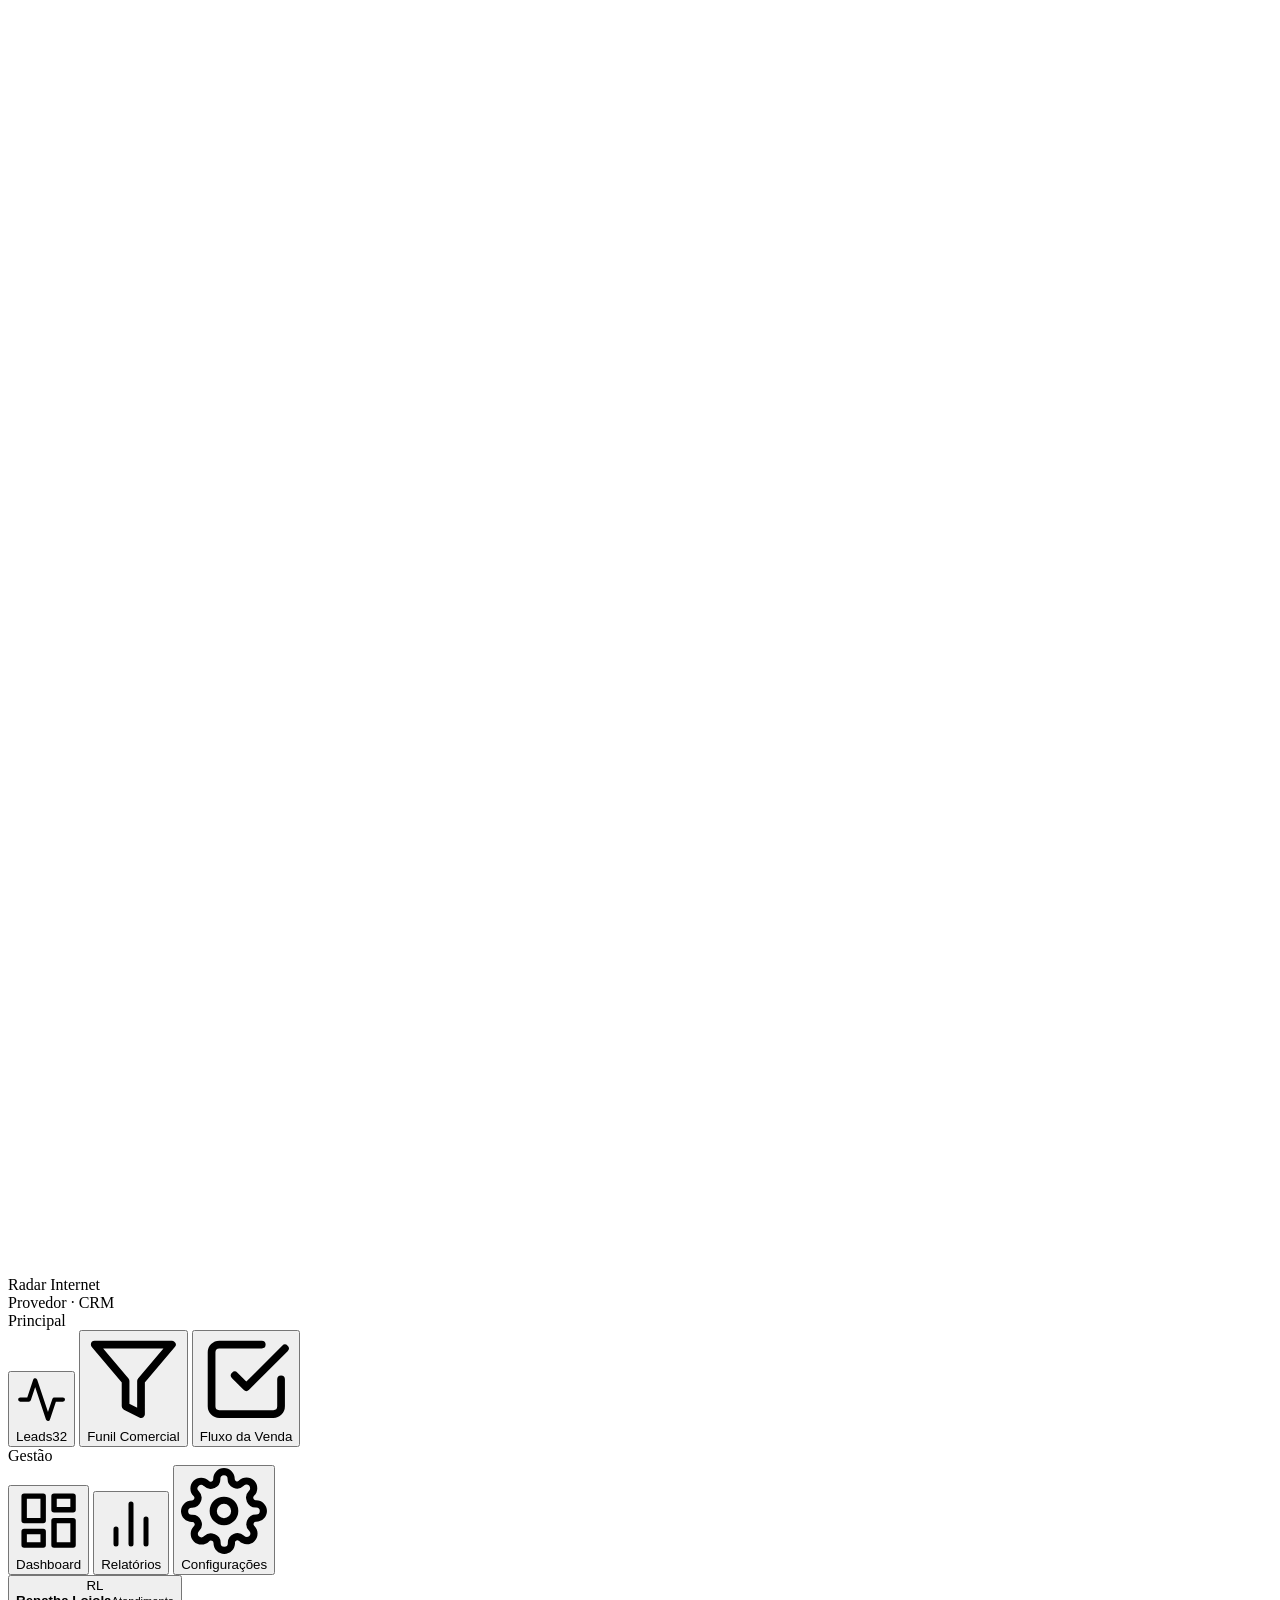
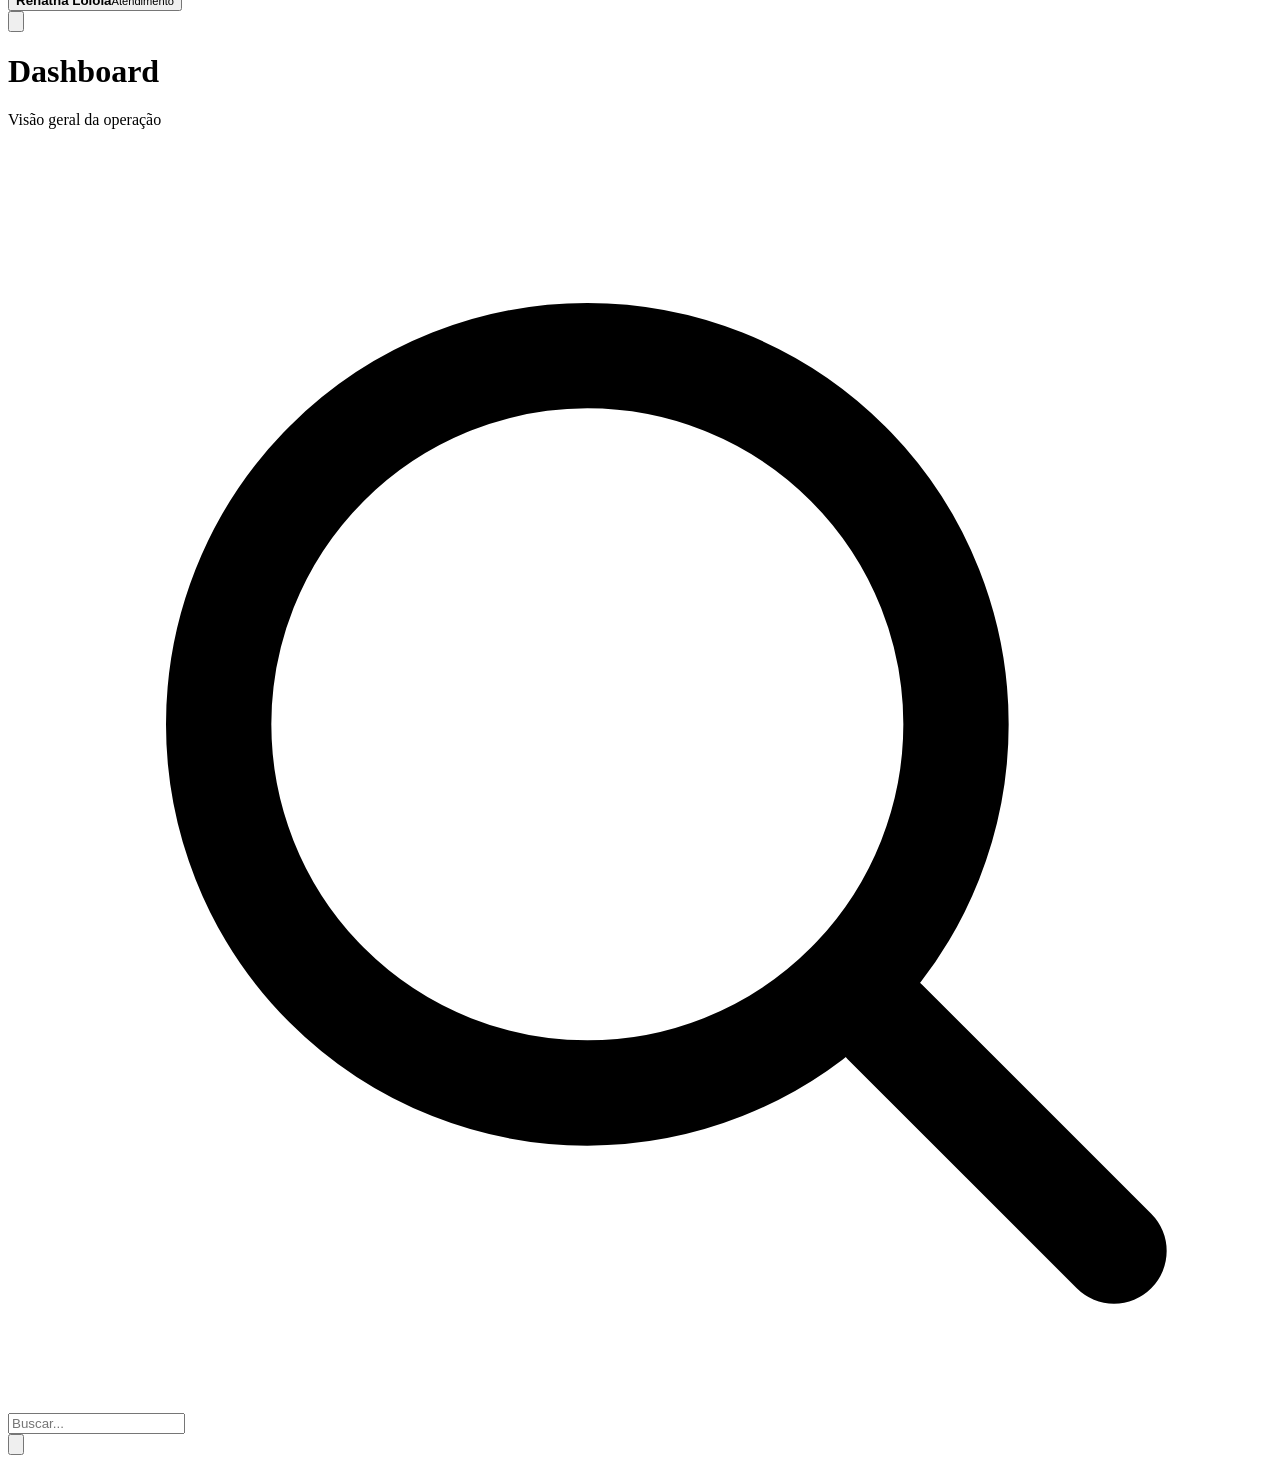
==== index.html @ 7c1ac19f "Create initial index.html structure" ====
<!DOCTYPE html>
<html lang="pt-BR">
<head>
<meta charset="UTF-8">
<meta name="viewport" content="width=device-width, initial-scale=1.0">
<title>Radar Internet CRM</title>
<!-- CSS dividido por responsabilidade — a ORDEM destes <link> reproduz
     exatamente a ordem das regras no <style> único original. Não reordene. -->
<link rel="stylesheet" href="assets/css/01_base.css">
<link rel="stylesheet" href="assets/css/02_layout.css">
<link rel="stylesheet" href="assets/css/03_dashboard.css">
<link rel="stylesheet" href="assets/css/04_leads.css">
<link rel="stylesheet" href="assets/css/05_wizard.css">
<link rel="stylesheet" href="assets/css/06_funil.css">
<link rel="stylesheet" href="assets/css/07_cadastro.css">
<link rel="stylesheet" href="assets/css/08_venda.css">
<link rel="stylesheet" href="assets/css/09_config.css">
</head>
<body>
<div class="app" id="app">
<aside class="sidebar">
<div class="brand">
<div class="mark"><svg viewBox="0 0 24 24" fill="none" stroke="#fff" stroke-width="2.2" stroke-linecap="round" stroke-linejoin="round"><path d="M5 13a10 10 0 0 1 14 0"/><path d="M8.5 16.5a5 5 0 0 1 7 0"/><path d="M2 8.8a16 16 0 0 1 20 0"/><circle cx="12" cy="20" r="1" fill="#fff"/></svg></div>
<div class="txt"><div class="name">Radar <span>Internet</span></div><div class="sub">Provedor · CRM</div></div>
</div>
<nav class="nav">
<div class="nav-group">
<div class="label">Principal</div>
<button class="nav-item" data-view="leads" data-title="Leads" data-sub="Captação e qualificação de oportunidades"><svg viewBox="0 0 24 24" fill="none" stroke="currentColor" stroke-width="2" stroke-linecap="round" stroke-linejoin="round"><path d="M22 12h-4l-3 9L9 3l-3 9H2"/></svg><span class="txt">Leads</span><span class="tag hot">32</span></button>
<button class="nav-item" data-view="funil" data-title="Funil Comercial" data-sub="Acompanhe as oportunidades por etapa"><svg viewBox="0 0 24 24" fill="none" stroke="currentColor" stroke-width="2" stroke-linecap="round" stroke-linejoin="round"><polygon points="22 3 2 3 10 12.46 10 19 14 21 14 12.46 22 3"/></svg><span class="txt">Funil Comercial</span></button>
<button class="nav-item" data-view="venda" data-title="Fluxo da Venda" data-sub="Da proposta ao contrato assinado"><svg viewBox="0 0 24 24" fill="none" stroke="currentColor" stroke-width="2" stroke-linecap="round" stroke-linejoin="round"><path d="M9 11l3 3L22 4"/><path d="M21 12v7a2 2 0 0 1-2 2H5a2 2 0 0 1-2-2V5a2 2 0 0 1 2-2h11"/></svg><span class="txt">Fluxo da Venda</span></button>
</div>
<div class="nav-group">
<div class="label">Gestão</div>
<button class="nav-item active" data-view="dashboard" data-title="Dashboard" data-sub="Visão geral da operação"><svg viewBox="0 0 24 24" fill="none" stroke="currentColor" stroke-width="2" stroke-linecap="round" stroke-linejoin="round"><rect x="3" y="3" width="7" height="9"/><rect x="14" y="3" width="7" height="5"/><rect x="14" y="12" width="7" height="9"/><rect x="3" y="16" width="7" height="5"/></svg><span class="txt">Dashboard</span></button>
<button class="nav-item"><svg viewBox="0 0 24 24" fill="none" stroke="currentColor" stroke-width="2" stroke-linecap="round" stroke-linejoin="round"><line x1="18" y1="20" x2="18" y2="10"/><line x1="12" y1="20" x2="12" y2="4"/><line x1="6" y1="20" x2="6" y2="14"/></svg><span class="txt">Relatórios</span></button>
<button class="nav-item" data-view="config" data-title="Configurações" data-sub="Cadastros e parâmetros do sistema"><svg viewBox="0 0 24 24" fill="none" stroke="currentColor" stroke-width="2" stroke-linecap="round" stroke-linejoin="round"><circle cx="12" cy="12" r="3"/><path d="M19.4 15a1.65 1.65 0 0 0 .33 1.82l.06.06a2 2 0 1 1-2.83 2.83l-.06-.06a1.65 1.65 0 0 0-1.82-.33 1.65 1.65 0 0 0-1 1.51V21a2 2 0 0 1-4 0v-.09A1.65 1.65 0 0 0 9 19.4a1.65 1.65 0 0 0-1.82.33l-.06.06a2 2 0 1 1-2.83-2.83l.06-.06a1.65 1.65 0 0 0 .33-1.82 1.65 1.65 0 0 0-1.51-1H3a2 2 0 0 1 0-4h.09A1.65 1.65 0 0 0 4.6 9a1.65 1.65 0 0 0-.33-1.82l-.06-.06a2 2 0 1 1 2.83-2.83l.06.06a1.65 1.65 0 0 0 1.82.33H9a1.65 1.65 0 0 0 1-1.51V3a2 2 0 0 1 4 0v.09a1.65 1.65 0 0 0 1 1.51 1.65 1.65 0 0 0 1.82-.33l.06-.06a2 2 0 1 1 2.83 2.83l-.06.06a1.65 1.65 0 0 0-.33 1.82V9a1.65 1.65 0 0 0 1.51 1H21a2 2 0 0 1 0 4h-.09a1.65 1.65 0 0 0-1.51 1z"/></svg><span class="txt">Configurações</span></button>
</div>
</nav>
<div class="side-foot">
<button class="user-card"><div class="avatar">RL</div><div class="info"><b>Renatha Loiola</b><small>Atendimento</small></div></button>
</div>
</aside>

<div class="scrim" id="scrim"></div>

<div class="main">
<header class="topbar">
<button class="icon-btn" id="toggle"><svg viewBox="0 0 24 24" fill="none" stroke="currentColor" stroke-width="2" stroke-linecap="round"><line x1="3" y1="6" x2="21" y2="6"/><line x1="3" y1="12" x2="21" y2="12"/><line x1="3" y1="18" x2="21" y2="18"/></svg></button>
<div class="page-title"><h1>Dashboard</h1><p>Visão geral da operação</p></div>
<div class="search"><svg viewBox="0 0 24 24" fill="none" stroke="currentColor" stroke-width="2" stroke-linecap="round"><circle cx="11" cy="11" r="7"/><line x1="21" y1="21" x2="16.65" y2="16.65"/></svg><input type="text" placeholder="Buscar..."></div>
<button class="icon-btn"><svg viewBox="0 0 24 24" fill="none" stroke="currentColor" stroke-width="2" stroke-linecap="round" stroke-linejoin="round"><path d="M18 8A6 6 0 0 0 6 8c0 7-3 9-3 9h18s-3-2-3-9"/><path d="M13.73 21a2 2 0 0 1-3.46 0"/></svg><span class="dot"></span></button>
</header>

<main class="content">
<!-- Cada tela vive em modules/*.html e é injetada aqui em tempo de execução
     pelo engine/module-loader.js. Os ids (dashboard, leads, ...) são os
     mesmos usados pela navegação lateral e pelo JavaScript original. -->
<div data-module-slot="dashboard"></div>
<div data-module-slot="leads"></div>
<div data-module-slot="funil"></div>
<div data-module-slot="cadastro"></div>
<div data-module-slot="venda"></div>
<div data-module-slot="config"></div>
</main>
</div>
</div>

<!-- Modais e o Assistente de Venda (wizard), compartilhados entre telas -->
<div data-module-slot="modals"></div>

<script src="config/app.config.js"></script>
<script src="engine/module-loader.js"></script>
</body>
</html>
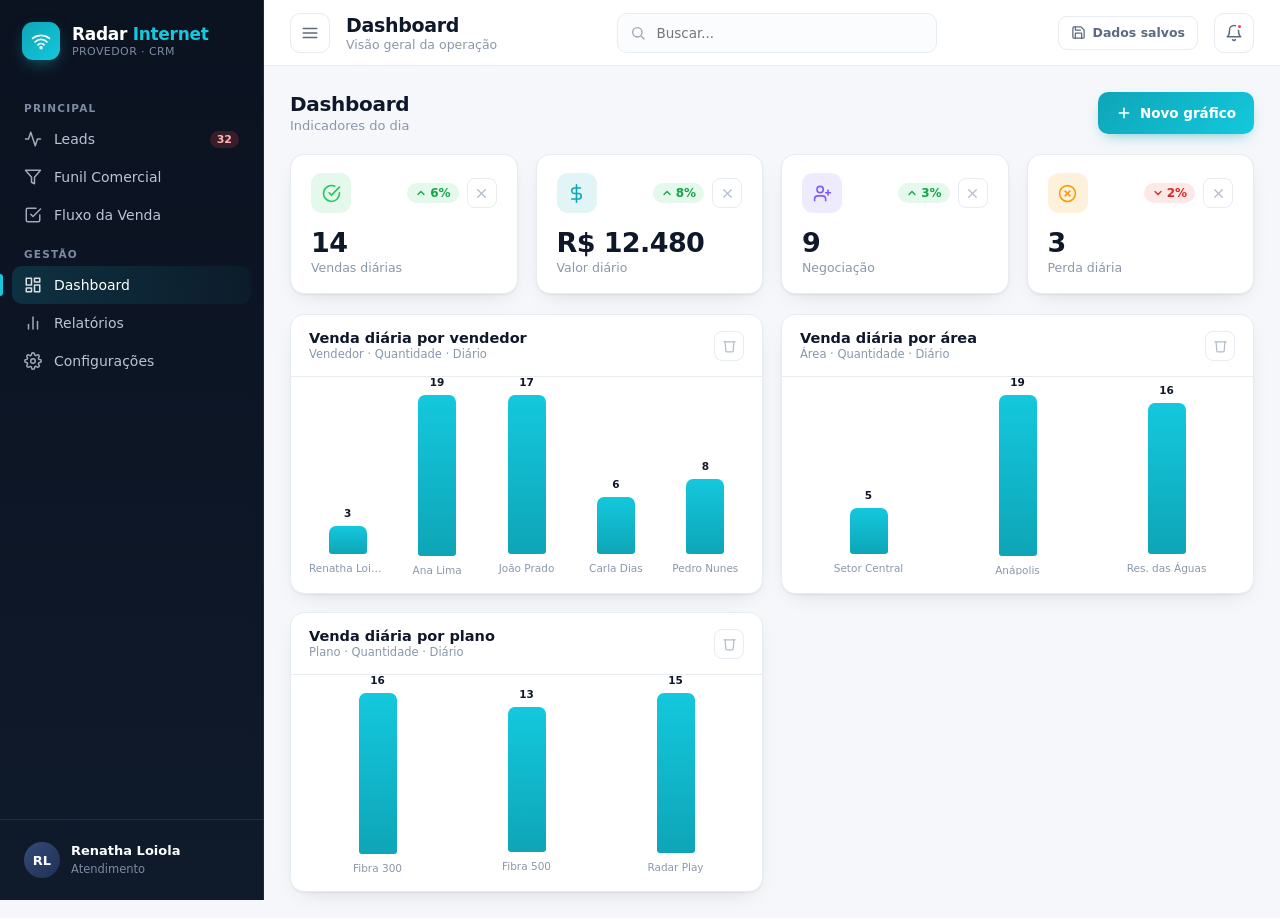
==== commit 49284c21: "chore(html): carrega 10_persistence.css após as folhas existentes" ====
--- a/index.html
+++ b/index.html
@@ -15,6 +15,7 @@
 <link rel="stylesheet" href="assets/css/07_cadastro.css">
 <link rel="stylesheet" href="assets/css/08_venda.css">
 <link rel="stylesheet" href="assets/css/09_config.css">
+<link rel="stylesheet" href="assets/css/10_persistence.css">
 </head>
 <body>
 <div class="app" id="app">
--- a/assets/css/01_base.css
+++ b/assets/css/01_base.css
@@ -0,0 +1,17 @@
+/* ==============================================================
+ * Reset global e variáveis de design (:root)
+ * Extraído do <style> original de index.html (bloco contíguo,
+ * ordem preservada — nenhuma regra foi reescrita ou reordenada).
+ * ============================================================== */
+:root{
+--ink:#0b1220;--panel:#0f1a2b;--line:#1e2c42;--muted:#7d8ba3;--text:#e8edf6;
+--bg:#f5f7fa;--surface:#ffffff;--surface-line:#e7ecf2;--body:#334155;--body-strong:#0f172a;
+--accent:#0ea5b7;--accent-2:#14c8dd;--signal:#22c55e;--warn:#f59e0b;--danger:#ef4444;--violet:#7c5cf6;
+--radius:14px;--shadow:0 1px 2px rgba(15,23,42,.06),0 8px 24px -12px rgba(15,23,42,.18);
+--sw:264px;--sw-collapsed:78px;
+}
+*{margin:0;padding:0;box-sizing:border-box}
+html,body{height:100%}
+body{font-family:"Segoe UI",system-ui,-apple-system,Roboto,Helvetica,Arial,sans-serif;background:var(--bg);color:var(--body);-webkit-font-smoothing:antialiased}
+button{font-family:inherit;cursor:pointer;border:none;background:none;color:inherit}
+input{font-family:inherit}
--- a/assets/css/02_layout.css
+++ b/assets/css/02_layout.css
@@ -0,0 +1,60 @@
+/* ==============================================================
+ * Estrutura do shell (sidebar, topo, navegação)
+ * Extraído do <style> original de index.html (bloco contíguo,
+ * ordem preservada — nenhuma regra foi reescrita ou reordenada).
+ * ============================================================== */
+.app{display:grid;grid-template-columns:var(--sw) 1fr;min-height:100vh;transition:grid-template-columns .22s ease}
+.app.collapsed{grid-template-columns:var(--sw-collapsed) 1fr}
+
+.sidebar{background:linear-gradient(180deg,var(--ink),var(--panel));color:var(--text);display:flex;flex-direction:column;position:sticky;top:0;height:100vh;border-right:1px solid var(--line);overflow:hidden}
+.brand{display:flex;align-items:center;gap:12px;padding:22px 22px 20px}
+.brand .mark{width:38px;height:38px;border-radius:11px;background:linear-gradient(135deg,var(--accent),var(--accent-2));display:grid;place-items:center;box-shadow:0 6px 18px -6px rgba(20,200,221,.6);flex-shrink:0}
+.brand .mark svg{width:20px;height:20px}
+.brand .txt{white-space:nowrap;overflow:hidden}
+.brand .name{font-size:17px;font-weight:700;letter-spacing:-.3px;color:#fff}
+.brand .name span{color:var(--accent-2)}
+.brand .sub{font-size:11px;color:var(--muted);letter-spacing:.4px;text-transform:uppercase;margin-top:1px}
+
+.nav{padding:8px 12px;overflow-y:auto;overflow-x:hidden;flex:1}
+.nav-group{margin:14px 0 6px}
+.nav-group .label{font-size:10.5px;letter-spacing:1.2px;text-transform:uppercase;color:var(--muted);padding:0 12px 6px;font-weight:600;white-space:nowrap}
+.nav-item{display:flex;align-items:center;gap:12px;width:100%;text-align:left;padding:10px 12px;border-radius:10px;color:#b9c4d6;font-size:14px;font-weight:500;transition:background .15s,color .15s;position:relative;white-space:nowrap}
+.nav-item svg{width:18px;height:18px;flex-shrink:0;opacity:.85}
+.nav-item .txt{overflow:hidden}
+.nav-item:hover{background:rgba(255,255,255,.05);color:#fff}
+.nav-item.active{background:linear-gradient(90deg,rgba(20,200,221,.16),rgba(20,200,221,.04));color:#fff}
+.nav-item.active::before{content:"";position:absolute;left:-12px;top:8px;bottom:8px;width:3px;background:var(--accent-2);border-radius:0 3px 3px 0}
+.nav-item .tag{margin-left:auto;font-size:11px;background:rgba(255,255,255,.08);padding:2px 7px;border-radius:20px;color:#cdd6e6;font-weight:600}
+.nav-item .tag.hot{background:rgba(239,68,68,.2);color:#ffb4b4}
+
+.side-foot{padding:14px 16px;border-top:1px solid var(--line)}
+.user-card{display:flex;align-items:center;gap:11px;padding:8px;border-radius:11px;width:100%;text-align:left}
+.user-card:hover{background:rgba(255,255,255,.05)}
+.avatar{width:36px;height:36px;border-radius:50%;background:linear-gradient(135deg,#334c7a,#1f2f52);display:grid;place-items:center;font-size:13px;font-weight:700;color:#fff;flex-shrink:0}
+.user-card .info{line-height:1.3;overflow:hidden;white-space:nowrap}
+.user-card .info b{display:block;font-size:13px;color:#fff;font-weight:600}
+.user-card .info small{font-size:11.5px;color:var(--muted)}
+
+.app.collapsed .brand{justify-content:center;padding:22px 0 20px}
+.app.collapsed .brand .txt,
+.app.collapsed .nav-group .label,
+.app.collapsed .nav-item .txt,
+.app.collapsed .nav-item .tag,
+.app.collapsed .user-card .info{display:none}
+.app.collapsed .nav-item{justify-content:center;gap:0}
+.app.collapsed .nav-item.active::before{left:-12px}
+.app.collapsed .user-card{justify-content:center}
+
+.main{display:flex;flex-direction:column;min-width:0}
+.topbar{height:66px;background:var(--surface);border-bottom:1px solid var(--surface-line);display:flex;align-items:center;gap:16px;padding:0 26px;position:sticky;top:0;z-index:10}
+.icon-btn{width:40px;height:40px;border-radius:10px;display:grid;place-items:center;color:#5b6a80;border:1px solid var(--surface-line);background:var(--surface);transition:.15s;position:relative}
+.icon-btn:hover{background:#f2f5f9;color:var(--body-strong)}
+.icon-btn svg{width:18px;height:18px}
+.icon-btn .dot{position:absolute;top:9px;right:10px;width:7px;height:7px;border-radius:50%;background:var(--danger);border:2px solid #fff}
+.page-title h1{font-size:19px;color:var(--body-strong);font-weight:700;letter-spacing:-.3px}
+.page-title p{font-size:12.5px;color:#8a97ab;margin-top:1px}
+.search{margin-left:auto;position:relative;width:320px;max-width:32vw}
+.search svg{position:absolute;left:13px;top:50%;transform:translateY(-50%);width:16px;height:16px;color:#98a4b6}
+.search input{width:100%;height:40px;border:1px solid var(--surface-line);border-radius:10px;padding:0 14px 0 38px;font-size:13.5px;color:var(--body);background:#fbfcfe;outline:none;transition:border .15s,box-shadow .15s}
+.search input:focus{border-color:var(--accent);box-shadow:0 0 0 3px rgba(14,165,183,.12)}
+
--- a/assets/css/03_dashboard.css
+++ b/assets/css/03_dashboard.css
@@ -0,0 +1,79 @@
+/* ==============================================================
+ * Tela Dashboard (KPIs, widgets, gráficos)
+ * Extraído do <style> original de index.html (bloco contíguo,
+ * ordem preservada — nenhuma regra foi reescrita ou reordenada).
+ * ============================================================== */
+.content{padding:26px;overflow-y:auto}
+.kpis{display:grid;grid-template-columns:repeat(4,1fr);gap:18px}
+.dash-charts{display:grid;grid-template-columns:repeat(2,1fr);gap:18px;margin-top:20px}
+.dwidget{background:var(--surface);border:1px solid var(--surface-line);border-radius:var(--radius);box-shadow:var(--shadow);position:relative}
+.dwidget .dw-head{display:flex;align-items:center;justify-content:space-between;padding:15px 18px;border-bottom:1px solid var(--surface-line)}
+.dwidget .dw-head h3{font-size:14.5px;color:var(--body-strong);font-weight:700}
+.dwidget .dw-head small{font-size:11.5px;color:#8a97ab;display:block;margin-top:1px}
+.dw-del{width:30px;height:30px;border-radius:8px;display:grid;place-items:center;color:#b4bdca;border:1px solid var(--surface-line);background:var(--surface);flex-shrink:0}
+.dw-del:hover{background:rgba(239,68,68,.1);color:#dc2626}
+.dw-del svg{width:15px;height:15px}
+.dw-body{padding:18px}
+.d-bars{display:flex;align-items:flex-end;gap:12px;height:180px}
+.d-col{flex:1;display:flex;flex-direction:column;align-items:center;gap:8px;height:100%;justify-content:flex-end;min-width:0}
+.d-bar{width:72%;max-width:38px;border-radius:7px 7px 3px 3px;background:linear-gradient(180deg,var(--accent-2),var(--accent));position:relative;transition:height .5s cubic-bezier(.2,.8,.2,1)}
+.d-bar span{position:absolute;top:-19px;left:50%;transform:translateX(-50%);font-size:10.5px;font-weight:700;color:var(--body-strong);white-space:nowrap}
+.d-col small{font-size:10.5px;color:#8a97ab;font-weight:500;text-align:center;line-height:1.2;max-width:100%;overflow:hidden;text-overflow:ellipsis;white-space:nowrap;width:100%}
+.d-pie-wrap{display:flex;align-items:center;gap:20px;flex-wrap:wrap;justify-content:center}
+.d-pie{width:150px;height:150px;border-radius:50%;position:relative;flex-shrink:0}
+.d-pie::after{content:"";position:absolute;inset:28px;background:var(--surface);border-radius:50%}
+.d-legend{display:flex;flex-direction:column;gap:9px;flex:1;min-width:140px}
+.d-legend .lg{display:flex;align-items:center;gap:8px;font-size:12.5px;color:var(--body)}
+.d-legend .lg i{width:9px;height:9px;border-radius:3px;flex-shrink:0}
+.d-legend .lg b{margin-left:auto;color:var(--body-strong);font-variant-numeric:tabular-nums}
+.d-line-svg{width:100%;height:180px;overflow:visible}
+[data-dbfield]{transition:none}
+@media(max-width:900px){.dash-charts{grid-template-columns:1fr}}
+.kpi{background:var(--surface);border:1px solid var(--surface-line);border-radius:var(--radius);padding:18px 20px;box-shadow:var(--shadow)}
+.kpi .head{display:flex;align-items:center;justify-content:space-between}
+.kpi .ico{width:40px;height:40px;border-radius:11px;display:grid;place-items:center}
+.kpi .ico svg{width:19px;height:19px}
+.i-blue{background:rgba(14,165,183,.12);color:var(--accent)}
+.i-green{background:rgba(34,197,94,.12);color:var(--signal)}
+.i-amber{background:rgba(245,158,11,.14);color:var(--warn)}
+.i-violet{background:rgba(124,92,246,.12);color:var(--violet)}
+.kpi .val{font-size:27px;font-weight:700;color:var(--body-strong);letter-spacing:-.6px;margin-top:14px;font-variant-numeric:tabular-nums}
+.kpi .lbl{font-size:12.5px;color:#8a97ab;margin-top:2px}
+.trend{font-size:12px;font-weight:600;display:inline-flex;align-items:center;gap:3px;padding:3px 8px;border-radius:20px}
+.trend.up{background:rgba(34,197,94,.12);color:#16a34a}
+.trend.down{background:rgba(239,68,68,.12);color:#dc2626}
+.trend svg{width:12px;height:12px}
+
+.workspace{margin-top:22px;background:var(--surface);border:1px solid var(--surface-line);border-radius:var(--radius);box-shadow:var(--shadow);min-height:46vh;display:grid;place-content:center;justify-items:center;text-align:center;gap:14px;padding:40px}.workspace .glyph{width:78px;height:78px;border-radius:20px;display:grid;place-items:center;background:#f4f8fb;border:1px solid var(--surface-line);color:var(--accent)}
+.workspace .glyph svg{width:34px;height:34px}
+.workspace h2{font-size:18px;color:var(--body-strong);font-weight:700}
+.workspace p{font-size:13.5px;color:#8a97ab;max-width:360px;line-height:1.6}
+
+@media(max-width:1080px){.kpis{grid-template-columns:repeat(2,1fr)}}
+@media(max-width:820px){
+.app,.app.collapsed{grid-template-columns:1fr}
+.sidebar{position:fixed;left:0;top:0;z-index:50;width:var(--sw);transform:translateX(-100%);transition:transform .25s}
+.app.mobile-open .sidebar{transform:none}
+.app.collapsed .brand .txt,.app.collapsed .nav-item .txt,.app.collapsed .nav-group .label,.app.collapsed .nav-item .tag,.app.collapsed .user-card .info{display:block}
+.app.collapsed .nav-item{justify-content:flex-start;gap:12px}
+.app.collapsed .brand{justify-content:flex-start;padding:22px 22px 20px}
+.search{display:none}
+}
+@media(max-width:520px){.kpis{grid-template-columns:1fr}}
+.scrim{display:none;position:fixed;inset:0;background:rgba(11,18,32,.5);z-index:40}
+.app.mobile-open .scrim{display:block}
+
+.view{display:none}
+.view.active{display:block;animation:fade .25s ease}
+@keyframes fade{from{opacity:0;transform:translateY(6px)}to{opacity:1;transform:none}}
+
+.page-head{display:flex;align-items:flex-start;gap:16px;flex-wrap:wrap;margin-bottom:20px}
+.page-head .hl h2{font-size:20px;color:var(--body-strong);font-weight:700;letter-spacing:-.3px}
+.page-head .hl p{font-size:13px;color:#8a97ab;margin-top:2px}
+.page-head .actions{margin-left:auto;display:flex;gap:10px}
+.btn-primary{height:42px;padding:0 18px;border-radius:10px;background:linear-gradient(135deg,var(--accent),var(--accent-2));color:#fff;font-weight:600;font-size:13.5px;display:inline-flex;align-items:center;gap:8px;box-shadow:0 6px 16px -8px rgba(14,165,183,.8);transition:.15s}
+.btn-primary:hover{filter:brightness(1.05)}
+.btn-primary svg{width:16px;height:16px}
+.btn-ghost{height:42px;padding:0 15px;border-radius:10px;border:1px solid var(--surface-line);background:var(--surface);color:var(--body);font-weight:600;font-size:13.5px;display:inline-flex;align-items:center;gap:8px;transition:.15s}
+.btn-ghost:hover{background:#f2f5f9;color:var(--body-strong)}
+.btn-ghost svg{width:16px;height:16px}
--- a/assets/css/04_leads.css
+++ b/assets/css/04_leads.css
@@ -0,0 +1,92 @@
+/* ==============================================================
+ * Tela Leads (filtros, tabela, paginação, badges)
+ * Extraído do <style> original de index.html (bloco contíguo,
+ * ordem preservada — nenhuma regra foi reescrita ou reordenada).
+ * ============================================================== */
+
+.lead-kpis{display:grid;grid-template-columns:repeat(4,1fr);gap:16px;margin-bottom:18px}
+.mini{background:var(--surface);border:1px solid var(--surface-line);border-radius:12px;padding:15px 17px;box-shadow:var(--shadow)}
+.mini .cap{font-size:12px;color:#8a97ab;display:flex;align-items:center;gap:7px}
+.mini .cap i{width:8px;height:8px;border-radius:3px;display:inline-block}
+.mini .num{font-size:23px;font-weight:700;color:var(--body-strong);letter-spacing:-.5px;margin-top:8px;font-variant-numeric:tabular-nums}
+
+.toolbar{background:var(--surface);border:1px solid var(--surface-line);border-radius:var(--radius);box-shadow:var(--shadow);padding:16px 18px;margin-bottom:18px}
+.toolbar .search-row{display:flex;gap:12px;flex-wrap:wrap;align-items:center}
+.field-search{position:relative;flex:1;min-width:220px}
+.field-search svg{position:absolute;left:13px;top:50%;transform:translateY(-50%);width:16px;height:16px;color:#98a4b6}
+.field-search input{width:100%;height:42px;border:1px solid var(--surface-line);border-radius:10px;padding:0 14px 0 38px;font-size:13.5px;color:var(--body);background:#fbfcfe;outline:none;transition:.15s}
+.field-search input:focus{border-color:var(--accent);box-shadow:0 0 0 3px rgba(14,165,183,.12)}
+.filters{display:grid;grid-template-columns:repeat(4,1fr);gap:12px;margin-top:14px}
+.filter label{display:block;font-size:11px;letter-spacing:.4px;text-transform:uppercase;color:#98a4b6;font-weight:600;margin-bottom:6px}
+.select{position:relative}
+.select svg{position:absolute;right:12px;top:50%;transform:translateY(-50%);width:15px;height:15px;color:#98a4b6;pointer-events:none}
+.select select{width:100%;height:42px;border:1px solid var(--surface-line);border-radius:10px;padding:0 34px 0 13px;font-size:13.5px;color:var(--body);background:#fbfcfe;outline:none;appearance:none;cursor:pointer;transition:.15s}
+.select select:focus{border-color:var(--accent);box-shadow:0 0 0 3px rgba(14,165,183,.12)}
+
+.card{background:var(--surface);border:1px solid var(--surface-line);border-radius:var(--radius);box-shadow:var(--shadow)}
+.card-head{display:flex;align-items:center;justify-content:space-between;padding:16px 20px;border-bottom:1px solid var(--surface-line)}
+.card-head h3{font-size:15px;color:var(--body-strong);font-weight:700}
+.card-head .count{font-size:12.5px;color:#8a97ab}
+.card-head .count b{color:var(--body-strong)}
+.table-wrap{overflow-x:auto}
+table{width:100%;border-collapse:collapse;min-width:840px}
+thead th{text-align:left;font-size:11px;letter-spacing:.6px;text-transform:uppercase;color:#98a4b6;font-weight:600;padding:12px 20px;border-bottom:1px solid var(--surface-line);white-space:nowrap}
+tbody td{padding:13px 20px;border-bottom:1px solid #f1f4f8;font-size:13.5px;color:var(--body);white-space:nowrap}
+tbody tr:last-child td{border-bottom:none}
+tbody tr:hover{background:#fafbfd}
+.lead-cli{display:flex;align-items:center;gap:11px}
+.lead-cli .av{width:34px;height:34px;border-radius:9px;display:grid;place-items:center;font-size:12px;font-weight:700;color:#fff;flex-shrink:0}
+.lead-cli b{color:var(--body-strong);font-size:13.5px;font-weight:600;display:block}
+.lead-cli small{font-size:12px;color:#8a97ab}
+.src{display:inline-flex;align-items:center;gap:8px}
+.src .ic{width:26px;height:26px;border-radius:7px;display:grid;place-items:center;flex-shrink:0}
+.src .ic svg{width:14px;height:14px}
+.pf-meta{background:rgba(124,92,246,.12);color:var(--violet)}
+.pf-google{background:rgba(14,165,183,.12);color:var(--accent)}
+.pf-ig{background:rgba(236,72,153,.12);color:#ec4899}
+.pf-site{background:rgba(34,197,94,.12);color:var(--signal)}
+.pf-tel{background:rgba(245,158,11,.14);color:var(--warn)}
+.chip-soft{font-size:12.5px;color:var(--body);background:#f1f4f8;padding:4px 10px;border-radius:20px;font-weight:500}
+.badge{font-size:11.5px;font-weight:600;padding:4px 11px;border-radius:20px;display:inline-flex;align-items:center;gap:6px}
+.badge::before{content:"";width:6px;height:6px;border-radius:50%}
+.b-new{background:rgba(14,165,183,.12);color:#0e8fa0}.b-new::before{background:var(--accent)}
+.b-contact{background:rgba(124,92,246,.12);color:#6d4de0}.b-contact::before{background:var(--violet)}
+.b-neg{background:rgba(245,158,11,.14);color:#b45309}.b-neg::before{background:var(--warn)}
+.b-won{background:rgba(34,197,94,.12);color:#16a34a}.b-won::before{background:var(--signal)}
+.b-lost{background:rgba(239,68,68,.1);color:#dc2626}.b-lost::before{background:var(--danger)}
+.row-act{color:#98a4b6;padding:6px;border-radius:8px}
+.row-act:hover{background:#f1f4f8;color:var(--body-strong)}
+.row-act svg{width:18px;height:18px}
+.list-tools{display:flex;align-items:center;gap:18px}
+.perpage{display:flex;align-items:center;gap:9px}
+.perpage label{font-size:12.5px;color:#8a97ab;font-weight:600;white-space:nowrap}
+.select.sm{position:relative}
+.select.sm select{height:36px;border:1px solid var(--surface-line);border-radius:9px;padding:0 30px 0 12px;font-size:13px;color:var(--body);background:#fbfcfe;outline:none;appearance:none;cursor:pointer;font-weight:600}
+.select.sm select:focus{border-color:var(--accent);box-shadow:0 0 0 3px rgba(14,165,183,.12)}
+.select.sm svg{position:absolute;right:10px;top:50%;transform:translateY(-50%);width:14px;height:14px;color:#98a4b6;pointer-events:none}
+.pager{display:flex;align-items:center;justify-content:space-between;gap:14px;padding:14px 20px;border-top:1px solid var(--surface-line);flex-wrap:wrap}
+.pager-info{font-size:12.5px;color:#8a97ab}
+.pager-info b{color:var(--body-strong)}
+.pager-ctrl{display:flex;align-items:center;gap:6px}
+.pg-nums{display:flex;align-items:center;gap:4px}
+.pg-btn{min-width:34px;height:34px;padding:0 6px;border-radius:8px;border:1px solid var(--surface-line);background:var(--surface);color:var(--body);font-size:13px;font-weight:600;display:grid;place-items:center;transition:.15s}
+.pg-btn:hover:not(:disabled){background:#f2f5f9;color:var(--body-strong)}
+.pg-btn svg{width:16px;height:16px}
+.pg-btn.on{background:linear-gradient(135deg,var(--accent),var(--accent-2));color:#fff;border-color:transparent}
+.pg-btn:disabled{opacity:.4;cursor:default}
+.pg-dots{padding:0 4px;color:#98a4b6;font-weight:700}
+
+.btn-sm{height:36px;padding:0 14px;border-radius:9px;font-size:13px;font-weight:600;display:inline-flex;align-items:center;gap:7px;transition:.15s}
+.btn-go{background:linear-gradient(135deg,var(--accent),var(--accent-2));color:#fff;box-shadow:0 5px 14px -6px rgba(14,165,183,.8)}
+.btn-go:hover{filter:brightness(1.05)}
+.btn-go svg{width:15px;height:15px}
+.btn-loss{color:#dc2626;border-color:rgba(239,68,68,.3)}
+.btn-loss:hover{background:rgba(239,68,68,.08);color:#dc2626}
+.kcard .btn-go{height:26px;padding:0 9px;font-size:11.5px;gap:4px}
+.kcard .btn-go svg{width:12px;height:12px}
+.kcard .btn-go{height:26px;padding:0 9px;font-size:11px;gap:5px;border-radius:7px}
+.kcard .btn-go svg{width:12px;height:12px}
+
+/* Modal Detalhes do Lead — proporção 800x600 (escopo restrito a este modal) */
+.cfgmodal.lead-detail-modal{width:800px;height:600px}
+.cfgmodal.lead-detail-modal .cfg-form{flex:1;min-height:0}
--- a/assets/css/05_wizard.css
+++ b/assets/css/05_wizard.css
@@ -0,0 +1,191 @@
+/* ==============================================================
+ * Modal do Assistente de Venda (wizard multi-etapas)
+ * Extraído do <style> original de index.html (bloco contíguo,
+ * ordem preservada — nenhuma regra foi reescrita ou reordenada).
+ * ============================================================== */
+
+.modal-overlay{position:fixed;inset:0;background:rgba(11,18,32,.55);z-index:100;display:none;align-items:center;justify-content:center;padding:24px 18px;overflow-y:auto}
+.modal-overlay.open{display:flex}
+.modal{background:var(--surface);border-radius:18px;box-shadow:0 30px 70px -22px rgba(15,23,42,.55);width:1000px;max-width:calc(100vw - 36px);height:600px;max-height:calc(100vh - 48px);display:flex;flex-direction:column;overflow:hidden;animation:pop .25s ease}
+@keyframes pop{from{opacity:0;transform:translateY(14px) scale(.98)}to{opacity:1;transform:none}}
+.modal-top{display:flex;align-items:center;gap:12px;padding:17px 22px;border-bottom:1px solid var(--surface-line)}
+.modal-close{margin-left:auto;width:36px;height:36px;border-radius:9px;display:grid;place-items:center;color:#8a97ab;border:1px solid var(--surface-line);transition:.15s}
+.modal-close:hover{background:#f2f5f9;color:var(--body-strong)}
+.modal-close svg{width:17px;height:17px}
+.wz-steps{display:flex;align-items:center;padding:16px 22px;border-bottom:1px solid var(--surface-line);overflow-x:auto}
+.wz-main{display:flex;flex:1;overflow:hidden}
+.wz-body{padding:22px;flex:1;overflow-y:auto}
+.wz-sidebar{width:230px;flex-shrink:0;border-left:1px solid var(--surface-line);background:#fafbfd;padding:18px;overflow-y:auto}
+.wz-sidebar h4{font-size:11.5px;text-transform:uppercase;letter-spacing:.5px;color:#98a4b6;font-weight:700;margin-bottom:14px}
+.wz-sum-item{margin-bottom:14px}
+.wz-sum-item .lbl{font-size:11px;color:#8a97ab;margin-bottom:2px;display:block}
+.wz-sum-item .val{font-size:13px;font-weight:600;color:var(--body-strong);display:block;line-height:1.4}
+.wz-sum-item .val.muted{color:#b7c0cd;font-weight:500}
+.cov-badge{display:inline-flex;align-items:center;gap:6px;font-size:12px;font-weight:600;padding:4px 10px;border-radius:20px}
+.cov-badge .dot{width:7px;height:7px;border-radius:50%;background:currentColor;flex-shrink:0}
+.cov-badge.ok{color:#16a34a;background:rgba(34,197,94,.12)}
+.cov-badge.amp{color:#b45309;background:rgba(245,158,11,.14)}
+.cov-badge.sem{color:#dc2626;background:rgba(239,68,68,.12)}
+@media(max-width:820px){.wz-sidebar{display:none}}
+.wz-foot{display:flex;align-items:center;flex-wrap:wrap;gap:8px;padding:13px 20px;border-top:1px solid var(--surface-line);background:#fafbfd}
+.wz-foot #wzNext{margin-left:auto}
+.wz-foot .btn-ghost,.wz-foot .btn-primary{height:38px;font-size:12.5px;padding:0 13px;gap:6px}
+.wstep{display:none;animation:fade .32s ease-out}
+.wstep.on{display:block}
+.wz-title{font-size:16px;font-weight:700;color:var(--body-strong);margin-bottom:4px}
+.wz-sub{font-size:13px;color:#8a97ab;margin-bottom:18px}
+
+.viab-tools{display:flex;gap:12px;flex-wrap:wrap;align-items:flex-end;margin-bottom:16px}
+.viab-tools .fg{flex:1;min-width:180px}
+.map-box{height:190px;border-radius:12px;border:1px solid var(--surface-line);position:relative;overflow:hidden;background:linear-gradient(135deg,#eef4f6,#e4edf2);margin-bottom:16px}
+.map-box .grid-lines{position:absolute;inset:0;background-image:linear-gradient(rgba(14,165,183,.12) 1px,transparent 1px),linear-gradient(90deg,rgba(14,165,183,.12) 1px,transparent 1px);background-size:32px 32px}
+.map-box .road{position:absolute;background:#fff;box-shadow:0 0 0 1px #dbe4ea}
+.map-box .pin{position:absolute;top:50%;left:50%;transform:translate(-50%,-100%);color:var(--accent);filter:drop-shadow(0 3px 4px rgba(0,0,0,.25))}
+.map-box .pin svg{width:34px;height:34px}
+.map-box .maptag{position:absolute;left:12px;bottom:12px;background:rgba(255,255,255,.9);border:1px solid var(--surface-line);border-radius:8px;padding:5px 10px;font-size:11.5px;font-weight:600;color:var(--body);display:flex;align-items:center;gap:6px}
+.map-box .maptag svg{width:13px;height:13px;color:var(--accent)}
+.result-box{border-radius:12px;padding:16px 18px;display:flex;align-items:center;gap:13px;margin-top:4px}
+.result-box .ri{width:42px;height:42px;border-radius:11px;display:grid;place-items:center;flex-shrink:0}
+.result-box .ri svg{width:22px;height:22px}
+.result-box b{font-size:14.5px;display:block}
+.result-box small{font-size:12.5px;color:#8a97ab}
+.res-ok{background:rgba(34,197,94,.09)}.res-ok .ri{background:rgba(34,197,94,.15);color:#16a34a}.res-ok b{color:#16a34a}
+.res-warn{background:rgba(245,158,11,.1)}.res-warn .ri{background:rgba(245,158,11,.16);color:#b45309}.res-warn b{color:#b45309}
+.res-no{background:rgba(239,68,68,.08)}.res-no .ri{background:rgba(239,68,68,.14);color:#dc2626}.res-no b{color:#dc2626}
+.end-actions{display:flex;gap:10px;margin-top:16px;flex-wrap:wrap}
+
+.wstep[data-step="1"]{font-size:13px}
+.wstep[data-step="1"] .wz-title{font-size:14px;margin-bottom:1px}
+.wstep[data-step="1"] .wz-sub{font-size:11.5px;margin-bottom:9px}
+.wstep[data-step="1"] .viab-tools{margin-bottom:9px;gap:9px}
+.wstep[data-step="1"] .viab-tools .fg{min-width:150px}
+.wstep[data-step="1"] .fg label{font-size:10.5px;margin-bottom:4px}
+.wstep[data-step="1"] .fg input{height:32px;font-size:12.5px}
+.wstep[data-step="1"] .radio-opt{padding:5px 9px;font-size:11.5px;gap:6px}
+.wstep[data-step="1"] .radio-opt .rd{width:14px;height:14px}
+.wstep[data-step="1"] #btnViab{height:30px;font-size:12px;padding:0 11px;gap:6px}
+.wstep[data-step="1"] #btnViab svg{width:13px;height:13px}
+.wstep[data-step="1"] .map-box{height:64px;margin-bottom:8px}
+.wstep[data-step="1"] .map-box .pin svg{width:20px;height:20px}
+.wstep[data-step="1"] .map-box .maptag{padding:2px 7px;font-size:10px;left:8px;bottom:8px}
+.wstep[data-step="1"] [data-radio="viabsim"]{margin-bottom:8px !important}
+.wstep[data-step="1"] .result-box{padding:8px 11px;margin-top:0}
+.wstep[data-step="1"] .result-box .ri{width:30px;height:30px;border-radius:9px}
+.wstep[data-step="1"] .result-box .ri svg{width:16px;height:16px}
+.wstep[data-step="1"] .result-box b{font-size:12.5px}
+.wstep[data-step="1"] .result-box small{font-size:11px}
+.wstep[data-step="1"] .end-actions{margin-top:8px;gap:8px}
+.wstep[data-step="1"] .end-actions .btn-ghost,.wstep[data-step="1"] .end-actions .btn-primary{height:28px;font-size:12px;padding:0 11px;gap:6px}
+.wstep[data-step="1"] .end-actions svg{width:13px;height:13px}
+
+.wstep[data-step="2"] .wz-title{font-size:14px;margin-bottom:1px}
+.wstep[data-step="2"] .wz-sub{font-size:11.5px;margin-bottom:11px}
+.consulta-row{display:flex;gap:10px;align-items:flex-end;margin-bottom:12px}
+.consulta-row .btn-primary{height:32px;font-size:12.5px;padding:0 14px;flex-shrink:0}
+.consulta-row .btn-primary svg{width:14px;height:14px}
+.consulta-msg{font-size:11.5px;font-weight:600;padding:6px 10px;border-radius:8px;display:none;white-space:nowrap}
+.consulta-msg.ok{display:inline-block;background:rgba(34,197,94,.12);color:#16a34a}
+.consulta-msg.no{display:inline-block;background:rgba(245,158,11,.14);color:#b45309}
+.fgrid2{display:grid;grid-template-columns:repeat(6,1fr);gap:9px 10px}
+.fgrid2 .c1{grid-column:span 1}
+.fgrid2 .c2{grid-column:span 2}
+.fgrid2 .c3{grid-column:span 3}
+.fgrid2 .c4{grid-column:span 4}
+.fgrid2 .c6{grid-column:span 6}
+.wstep[data-step="2"] .fg label{font-size:10.5px;margin-bottom:3px}
+.wstep[data-step="2"] .fg input{height:30px;font-size:12.5px;padding:0 10px}
+@media(max-width:640px){.fgrid2{grid-template-columns:repeat(2,1fr)}.fgrid2 .c1,.fgrid2 .c2,.fgrid2 .c3,.fgrid2 .c4,.fgrid2 .c6{grid-column:span 2}}
+
+.wstep[data-step="3"] .wz-title{font-size:14px;margin-bottom:1px}
+.wstep[data-step="3"] .wz-sub{font-size:11.5px;margin-bottom:10px}
+.wstep[data-step="3"] .cat-checks{gap:9px;margin-bottom:12px}
+.wstep[data-step="3"] .cat-check{padding:9px}
+.wstep[data-step="3"] .cat-check .cc-ic{width:30px;height:30px;margin-bottom:6px}
+.wstep[data-step="3"] .cat-check .cc-ic svg{width:15px;height:15px}
+.wstep[data-step="3"] .cat-check span{font-size:11px}
+.wstep[data-step="3"] .prod-block{margin-bottom:12px}
+.wstep[data-step="3"] .prod-block .pb-label{font-size:10.5px;margin-bottom:7px}
+.wstep[data-step="3"] .select select{height:34px;font-size:12.5px}
+.wstep[data-step="3"] .prod-grid{gap:9px}
+.wstep[data-step="3"] .prod-card{padding:10px}
+.wstep[data-step="3"] .prod-card .pc-top{font-size:14px}
+.wstep[data-step="3"] .prod-card .pc-type{font-size:10.5px}
+.wstep[data-step="3"] .prod-card .pc-val{font-size:12px;margin-top:6px}
+.opt-cols{display:grid;grid-template-columns:1fr 1fr;gap:8px 16px}
+.wstep[data-step="3"] .opt-block{margin-bottom:0}
+.wstep[data-step="3"] .opt-block .ob-label{font-size:11.5px;margin-bottom:7px}
+.wstep[data-step="3"] .radio-group{gap:7px}
+.wstep[data-step="3"] .radio-opt{padding:6px 10px;font-size:11.5px;gap:7px}
+.wstep[data-step="3"] .radio-opt .rd{width:14px;height:14px}
+@media(max-width:640px){.opt-cols{grid-template-columns:1fr}}
+
+.cat-checks{display:grid;grid-template-columns:repeat(4,1fr);gap:12px;margin-bottom:20px}
+.cat-check{border:1.5px solid var(--surface-line);border-radius:12px;padding:14px;cursor:pointer;transition:.15s;text-align:center;background:#fbfcfe}
+.cat-check:hover{border-color:#bfe6ec}
+.cat-check.on{border-color:var(--accent);background:rgba(14,165,183,.05)}
+.cat-check .cc-ic{width:38px;height:38px;border-radius:10px;background:#f1f4f8;color:#5b6a80;display:grid;place-items:center;margin:0 auto 9px;transition:.15s}
+.cat-check.on .cc-ic{background:linear-gradient(135deg,var(--accent),var(--accent-2));color:#fff}
+.cat-check .cc-ic svg{width:18px;height:18px}
+.cat-check span{font-size:12.5px;font-weight:600;color:var(--body-strong)}
+
+.prod-block{margin-bottom:20px}
+.prod-block .pb-label{font-size:12px;letter-spacing:.4px;text-transform:uppercase;color:#98a4b6;font-weight:600;margin-bottom:10px}
+.prod-grid{display:grid;grid-template-columns:repeat(3,1fr);gap:12px}
+.prod-card{border:1.5px solid var(--surface-line);border-radius:12px;padding:14px;cursor:pointer;transition:.15s;background:#fbfcfe;position:relative}
+.prod-card:hover{border-color:#bfe6ec}
+.prod-card.sel{border-color:var(--accent);background:rgba(14,165,183,.05);box-shadow:0 0 0 3px rgba(14,165,183,.1)}
+.prod-card .pc-top{font-size:17px;font-weight:700;color:var(--body-strong);letter-spacing:-.3px}
+.prod-card .pc-type{font-size:11.5px;color:#8a97ab;margin-top:1px}
+.prod-card .pc-val{font-size:13.5px;font-weight:700;color:var(--accent);margin-top:10px}
+.prod-card .pc-val small{color:#8a97ab;font-weight:500;font-size:11px}
+
+.opt-block{margin-bottom:18px}
+.opt-block .ob-label{font-size:12.5px;font-weight:700;color:var(--body-strong);margin-bottom:10px}
+.radio-group{display:flex;flex-wrap:wrap;gap:9px}
+.radio-opt{border:1.5px solid var(--surface-line);border-radius:10px;padding:10px 14px;cursor:pointer;display:flex;align-items:center;gap:9px;font-size:13.5px;color:var(--body);background:#fbfcfe;transition:.15s}
+.radio-opt:hover{border-color:#bfe6ec}
+.radio-opt .rd{width:17px;height:17px;border-radius:50%;border:2px solid var(--surface-line);flex-shrink:0;position:relative;transition:.15s}
+.radio-opt.sel{border-color:var(--accent);background:rgba(14,165,183,.05);color:var(--body-strong);font-weight:600}
+.radio-opt.sel .rd{border-color:var(--accent)}
+.radio-opt.sel .rd::after{content:"";position:absolute;inset:3px;border-radius:50%;background:var(--accent)}
+
+.sign-grid{display:grid;grid-template-columns:1fr 1fr;gap:12px;margin-bottom:22px}
+.status-track{display:flex;gap:10px}
+.status-track .st{flex:1;border:1.5px solid var(--surface-line);border-radius:11px;padding:13px;text-align:center;cursor:pointer;transition:.15s;background:#fbfcfe}
+.status-track .st .sic{width:34px;height:34px;border-radius:9px;background:#f1f4f8;color:#8a97ab;display:grid;place-items:center;margin:0 auto 8px;transition:.15s}
+.status-track .st .sic svg{width:17px;height:17px}
+.status-track .st b{font-size:13px;color:var(--body-strong);font-weight:600}
+.status-track .st.on{border-color:var(--signal);background:rgba(34,197,94,.06)}
+.status-track .st.on .sic{background:var(--signal);color:#fff}
+
+.final-box{text-align:center;padding:28px 20px}
+.final-box .fchk{width:78px;height:78px;border-radius:50%;background:rgba(34,197,94,.12);color:var(--signal);display:grid;place-items:center;margin:0 auto 18px}
+.final-box .fchk svg{width:40px;height:40px}
+.final-head{display:flex;align-items:center;gap:14px;margin-bottom:18px}
+.final-head .fchk.sm{width:52px;height:52px;margin:0;flex-shrink:0}
+.final-head .fchk.sm svg{width:26px;height:26px}
+.final-head h3{font-size:18px;color:var(--body-strong);font-weight:700;margin-bottom:6px}
+.status-pill{display:inline-flex;align-items:center;gap:7px;font-size:12.5px;font-weight:600;color:#16a34a;background:rgba(34,197,94,.12);padding:5px 12px;border-radius:20px}
+.status-pill::before{content:"";width:8px;height:8px;border-radius:50%;background:var(--signal)}
+.status-pill.pending{color:#68758a;background:#eef1f6}
+.status-pill.pending::before{background:#98a4b6}
+.status-pill.clickable{cursor:pointer}
+.check-item{display:flex;align-items:center;gap:11px;padding:11px 16px;border-bottom:1px solid #f1f4f8;font-size:13.5px;color:#8a97ab}
+.check-item:last-child{border-bottom:none}
+.check-item .cci{width:20px;height:20px;border-radius:50%;background:#eef1f6;color:#b7c0cd;display:grid;place-items:center;flex-shrink:0;transition:.2s}
+.check-item .cci svg{width:12px;height:12px}
+.check-item.done{color:var(--body-strong);font-weight:600}
+.check-item.done .cci{background:rgba(34,197,94,.14);color:#16a34a}
+.resumo{border:1px solid var(--surface-line);border-radius:12px;overflow:hidden}
+.resumo-title{padding:12px 16px;font-size:13px;font-weight:700;color:var(--body-strong);border-bottom:1px solid var(--surface-line);background:#fafbfd}
+.resumo-list{list-style:none}
+.resumo-item{display:flex;align-items:center;gap:11px;padding:11px 16px;border-bottom:1px solid #f1f4f8;font-size:13.5px}
+.resumo-item:last-child{border-bottom:none}
+.resumo-item .ck{width:20px;height:20px;border-radius:50%;background:rgba(34,197,94,.14);color:#16a34a;display:grid;place-items:center;flex-shrink:0}
+.resumo-item .ck svg{width:12px;height:12px}
+.resumo-item .lbl{color:#8a97ab;min-width:150px}
+.resumo-item b{color:var(--body-strong);font-weight:600}
+.final-box h3{font-size:20px;color:var(--body-strong);font-weight:700;margin-bottom:6px}
+.final-box p{font-size:14px;color:#8a97ab;max-width:360px;margin:0 auto;line-height:1.6}
+
+@media(max-width:640px){.cat-checks{grid-template-columns:repeat(2,1fr)}.prod-grid{grid-template-columns:1fr}.sign-grid{grid-template-columns:1fr}}
--- a/assets/css/06_funil.css
+++ b/assets/css/06_funil.css
@@ -0,0 +1,67 @@
+/* ==============================================================
+ * Tela Funil Comercial (kanban, cards, próxima ação)
+ * Extraído do <style> original de index.html (bloco contíguo,
+ * ordem preservada — nenhuma regra foi reescrita ou reordenada).
+ * ============================================================== */
+
+@media(max-width:1080px){.lead-kpis{grid-template-columns:repeat(2,1fr)}.filters{grid-template-columns:repeat(2,1fr)}}
+@media(max-width:520px){.lead-kpis{grid-template-columns:1fr}.filters{grid-template-columns:1fr}}
+
+.seg{display:inline-flex;background:#eef1f6;padding:3px;border-radius:10px;gap:3px}
+.seg button{display:inline-flex;align-items:center;gap:7px;font-size:13px;font-weight:600;color:#68758a;padding:8px 14px;border-radius:8px;transition:.15s}
+.seg button svg{width:15px;height:15px}
+.seg button.on{background:#fff;color:var(--body-strong);box-shadow:0 1px 3px rgba(15,23,42,.12)}
+
+.funnel-view{display:none}
+.funnel-view.on{display:block}
+
+.pa-item{display:flex;gap:12px;padding:16px 18px}
+.pa-ico{width:38px;height:38px;border-radius:11px;background:rgba(14,165,183,.1);display:flex;align-items:center;justify-content:center;font-size:17px;flex-shrink:0}
+.pa-item.sug .pa-ico{background:rgba(245,158,11,.14)}
+.pa-title{font-size:14px;font-weight:700;color:var(--body-strong)}
+.pa-when{font-size:12px;color:#68758a;font-weight:600;margin-top:2px}
+.pa-motivo{font-size:12.5px;color:var(--body);margin-top:8px;line-height:1.5}
+.pa-tag{display:inline-block;font-size:11px;font-weight:700;color:#b45309;background:rgba(245,158,11,.14);padding:3px 9px;border-radius:20px;margin-bottom:6px}
+.pa-foot{display:flex;gap:8px;padding:0 18px 18px;flex-wrap:wrap}
+.pa-empty{padding:28px 18px;text-align:center;font-size:13px;color:#8a97ab}
+.pa-hist{padding:14px 18px;border-top:1px solid var(--surface-line)}
+.pa-hist .lbl{font-size:11px;font-weight:700;color:#68758a;text-transform:uppercase;letter-spacing:.4px;margin-bottom:10px}
+.pa-hist ul{list-style:none;display:flex;flex-direction:column;gap:9px}
+.pa-hist li{font-size:12.5px;color:var(--body);display:flex;align-items:center;gap:8px}
+.pa-hist li::before{content:"✔";color:var(--signal);font-size:11px;flex-shrink:0}
+.pa-edit{padding:0 18px 16px;display:flex;flex-direction:column;gap:10px}
+.pa-edit input,.pa-edit select{width:100%;height:38px;border:1.5px solid var(--surface-line);border-radius:9px;padding:0 12px;font-size:13px;color:var(--body-strong);background:#fbfcfe}
+.pa-edit .pa-edit-foot{display:flex;gap:8px;justify-content:flex-end}
+
+.board{display:flex;gap:16px;overflow-x:auto;padding-bottom:8px}
+.col{flex:0 0 268px;width:268px;background:#eef1f6;border:1px solid var(--surface-line);border-radius:14px;display:flex;flex-direction:column;max-height:calc(100vh - 210px)}
+.col-head{display:flex;align-items:center;gap:9px;padding:14px 15px 12px}
+.col-head .dt{width:9px;height:9px;border-radius:3px;flex-shrink:0}
+.col-head h4{font-size:13px;font-weight:700;color:var(--body-strong);letter-spacing:-.1px}
+.col-head .n{margin-left:auto;font-size:12px;font-weight:700;color:#68758a;background:#fff;padding:2px 9px;border-radius:20px}
+.col-head .add{color:#98a4b6;padding:2px}
+.col-head .add:hover{color:var(--body-strong)}
+.col-head .add svg{width:16px;height:16px}
+.col-body{padding:0 11px 12px;overflow-y:auto;display:flex;flex-direction:column;gap:10px}
+.col-sum{font-size:11.5px;color:#8a97ab;padding:0 15px 12px;font-weight:500}
+.col-sum b{color:var(--body);font-variant-numeric:tabular-nums}
+
+.kcard{background:var(--surface);border:1px solid var(--surface-line);border-radius:11px;padding:13px 13px 12px;box-shadow:0 1px 2px rgba(15,23,42,.05);cursor:grab;border-left:3px solid var(--accent);transition:.15s}
+.kcard:hover{box-shadow:0 6px 18px -8px rgba(15,23,42,.28);transform:translateY(-1px)}
+.kcard .kt{display:flex;align-items:center;gap:9px;margin-bottom:9px}
+.kcard .kt .av{width:30px;height:30px;border-radius:8px;display:grid;place-items:center;font-size:11px;font-weight:700;color:#fff;flex-shrink:0}
+.kcard .kt b{font-size:13px;color:var(--body-strong);font-weight:600;display:block;line-height:1.2}
+.kcard .kt small{font-size:11px;color:#8a97ab}
+.kcard .plan{font-size:12px;color:var(--body);background:#f1f4f8;padding:3px 9px;border-radius:6px;display:inline-block;font-weight:500}
+.kcard .kfoot{display:flex;align-items:center;justify-content:space-between;margin-top:11px}
+.kcard .val{font-size:13.5px;font-weight:700;color:var(--body-strong);font-variant-numeric:tabular-nums}
+.kcard .when{font-size:11px;color:#98a4b6;display:inline-flex;align-items:center;gap:4px}
+.kcard .when svg{width:12px;height:12px}
+
+.b-quali{background:rgba(20,200,221,.12);color:#0c93a4}.b-quali::before{background:var(--accent-2)}
+.b-prop{background:rgba(245,158,11,.14);color:#b45309}.b-prop::before{background:var(--warn)}
+.b-contr{background:rgba(59,130,246,.12);color:#2563eb}.b-contr::before{background:#3b82f6}
+.stage{font-size:11.5px;font-weight:600;padding:4px 11px;border-radius:20px;display:inline-flex;align-items:center;gap:6px}
+.stage::before{content:"";width:6px;height:6px;border-radius:50%}
+.s-contr{background:rgba(59,130,246,.12);color:#2563eb}.s-contr::before{background:#3b82f6}
+
--- a/assets/css/07_cadastro.css
+++ b/assets/css/07_cadastro.css
@@ -0,0 +1,25 @@
+/* ==============================================================
+ * Tela Cadastro (formulário de cliente)
+ * Extraído do <style> original de index.html (bloco contíguo,
+ * ordem preservada — nenhuma regra foi reescrita ou reordenada).
+ * ============================================================== */
+.form-card{background:var(--surface);border:1px solid var(--surface-line);border-radius:var(--radius);box-shadow:var(--shadow);overflow:hidden;max-width:920px}
+.form-sec{padding:22px 24px;border-bottom:1px solid var(--surface-line)}
+.form-sec:last-of-type{border-bottom:none}
+.form-sec .sec-title{display:flex;align-items:center;gap:11px;margin-bottom:18px}
+.form-sec .sec-title .si{width:34px;height:34px;border-radius:9px;display:grid;place-items:center;background:rgba(14,165,183,.12);color:var(--accent);flex-shrink:0}
+.form-sec .sec-title .si svg{width:17px;height:17px}
+.form-sec .sec-title b{font-size:14.5px;color:var(--body-strong);font-weight:700;display:block}
+.form-sec .sec-title small{font-size:12px;color:#8a97ab}
+.fgrid{display:grid;grid-template-columns:repeat(2,1fr);gap:16px}
+.fg{display:flex;flex-direction:column}
+.fg.full{grid-column:1/-1}
+.fg label{font-size:12px;letter-spacing:.3px;color:#5b6a80;font-weight:600;margin-bottom:7px}
+.fg label .opt{color:#aab4c3;font-weight:500;text-transform:none;letter-spacing:0}
+.fg input{height:44px;border:1px solid var(--surface-line);border-radius:10px;padding:0 14px;font-size:14px;color:var(--body);background:#fbfcfe;outline:none;transition:.15s}
+.fg input:focus{border-color:var(--accent);box-shadow:0 0 0 3px rgba(14,165,183,.12);background:#fff}
+.fg input::placeholder{color:#aeb8c6}
+.same-check{display:inline-flex;align-items:center;gap:9px;font-size:13px;color:var(--body);cursor:pointer;font-weight:500;margin-left:auto}
+.same-check input{width:17px;height:17px;accent-color:var(--accent);cursor:pointer}
+.form-foot{display:flex;align-items:center;justify-content:flex-end;gap:12px;padding:18px 24px;background:#fafbfd}
+
--- a/assets/css/08_venda.css
+++ b/assets/css/08_venda.css
@@ -0,0 +1,103 @@
+/* ==============================================================
+ * Tela Fluxo da Venda (etapas, planos, assinatura, checklist)
+ * Extraído do <style> original de index.html (bloco contíguo,
+ * ordem preservada — nenhuma regra foi reescrita ou reordenada).
+ * ============================================================== */
+.flow-steps{display:flex;align-items:center;background:var(--surface);border:1px solid var(--surface-line);border-radius:var(--radius);box-shadow:var(--shadow);padding:18px 22px;margin-bottom:18px;overflow-x:auto}
+.fstep{display:flex;align-items:center;gap:11px;flex-shrink:0}
+.fstep .bub{width:34px;height:34px;border-radius:50%;display:grid;place-items:center;font-size:13px;font-weight:700;background:#eef1f6;color:#8a97ab;flex-shrink:0}
+.fstep .fl{line-height:1.2}
+.fstep .fl b{font-size:13px;color:var(--body-strong);font-weight:600;display:block;white-space:nowrap}
+.fstep .fl small{font-size:11px;color:#8a97ab;white-space:nowrap}
+.fstep.done .bub{background:var(--signal);color:#fff}
+.fstep.active .bub{background:linear-gradient(135deg,var(--accent),var(--accent-2));color:#fff;box-shadow:0 4px 12px -4px rgba(14,165,183,.7)}
+.fstep.active .fl b{color:var(--accent)}
+.fline{flex:1;min-width:24px;height:2px;background:var(--surface-line);margin:0 12px}
+.fline.on{background:var(--signal)}
+
+.flow-grid{display:flex;flex-direction:column;gap:18px}
+
+.pa-horizontal{display:flex;align-items:center;flex-wrap:wrap;gap:18px 24px;padding:14px 20px;margin-bottom:18px}
+.pa-horizontal .card-head{padding:0;border:none;flex:0 0 auto}
+.pa-horizontal .pa-item{padding:0;flex:1 1 300px;min-width:220px}
+.pa-horizontal .pa-foot{padding:0;flex:0 0 auto}
+.pa-horizontal .pa-hist{padding:0 0 0 18px;border-top:none;border-left:1px solid var(--surface-line);flex:1 1 220px}
+.pa-horizontal .pa-hist ul{flex-direction:row;flex-wrap:wrap;gap:8px 16px}
+.pa-horizontal .pa-edit{padding:0;flex:1 1 300px;flex-wrap:wrap;align-items:center}
+.pa-horizontal .pa-edit .pa-edit-foot{justify-content:flex-start}
+.pa-horizontal .pa-empty{padding:4px 0}
+@media(max-width:1080px){.pa-horizontal{flex-direction:column;align-items:stretch}.pa-horizontal .pa-hist{border-left:none;border-top:1px solid var(--surface-line);padding:12px 0 0}}
+.block{background:var(--surface);border:1px solid var(--surface-line);border-radius:var(--radius);box-shadow:var(--shadow);margin-bottom:18px}
+.block-head{display:flex;align-items:center;gap:11px;padding:16px 20px;border-bottom:1px solid var(--surface-line)}
+.block-head .bn{width:26px;height:26px;border-radius:8px;display:grid;place-items:center;font-size:12px;font-weight:700;background:rgba(14,165,183,.12);color:var(--accent);flex-shrink:0}
+.block-head h3{font-size:15px;color:var(--body-strong);font-weight:700}
+.block-body{padding:18px 20px}
+
+.plan-grid{display:grid;grid-template-columns:repeat(3,1fr);gap:12px}
+.plan-opt{border:1.5px solid var(--surface-line);border-radius:12px;padding:15px;cursor:pointer;transition:.15s;position:relative;background:#fbfcfe}
+.plan-opt:hover{border-color:#bfe6ec}
+.plan-opt.sel{border-color:var(--accent);background:rgba(14,165,183,.05);box-shadow:0 0 0 3px rgba(14,165,183,.1)}
+.plan-opt .speed{font-size:18px;font-weight:700;color:var(--body-strong);letter-spacing:-.4px}
+.plan-opt .type{font-size:11.5px;color:#8a97ab;margin-top:1px}
+.plan-opt .price{font-size:14px;font-weight:700;color:var(--accent);margin-top:12px}
+.plan-opt .price small{font-size:11px;color:#8a97ab;font-weight:500}
+.plan-opt .tick{position:absolute;top:12px;right:12px;width:20px;height:20px;border-radius:50%;background:var(--accent);display:none;place-items:center}
+.plan-opt.sel .tick{display:grid}
+.plan-opt .tick svg{width:12px;height:12px;color:#fff}
+
+.contract-opt{display:flex;align-items:center;gap:13px;border:1.5px solid var(--surface-line);border-radius:11px;padding:14px 15px;cursor:pointer;transition:.15s;margin-bottom:10px;background:#fbfcfe}
+.contract-opt:last-child{margin-bottom:0}
+.contract-opt:hover{border-color:#bfe6ec}
+.contract-opt.sel{border-color:var(--accent);background:rgba(14,165,183,.05)}
+.contract-opt .ci{width:38px;height:38px;border-radius:10px;background:rgba(14,165,183,.12);color:var(--accent);display:grid;place-items:center;flex-shrink:0}
+.contract-opt .ci svg{width:18px;height:18px}
+.contract-opt .cinfo b{font-size:13.5px;color:var(--body-strong);font-weight:600;display:block}
+.contract-opt .cinfo small{font-size:12px;color:#8a97ab}
+.contract-opt .radio{margin-left:auto;width:20px;height:20px;border-radius:50%;border:2px solid var(--surface-line);flex-shrink:0;position:relative}
+.contract-opt.sel .radio{border-color:var(--accent)}
+.contract-opt.sel .radio::after{content:"";position:absolute;inset:3px;border-radius:50%;background:var(--accent)}
+
+.send-row{display:grid;grid-template-columns:1fr 1fr;gap:12px}
+.send-btn{display:flex;align-items:center;gap:12px;border:1.5px solid var(--surface-line);border-radius:12px;padding:15px;cursor:pointer;transition:.15s;background:#fbfcfe;text-align:left}
+.send-btn:hover{border-color:#bfe6ec;background:#fff}
+.send-btn .si2{width:42px;height:42px;border-radius:11px;display:grid;place-items:center;flex-shrink:0}
+.send-btn .si2 svg{width:20px;height:20px}
+.si-mail{background:rgba(14,165,183,.12);color:var(--accent)}
+.si-wa{background:rgba(34,197,94,.12);color:var(--signal)}
+.send-btn b{font-size:13.5px;color:var(--body-strong);font-weight:600;display:block}
+.send-btn small{font-size:12px;color:#8a97ab}
+.send-btn .sent{margin-left:auto;font-size:11.5px;font-weight:600;color:#16a34a;background:rgba(34,197,94,.12);padding:3px 9px;border-radius:20px;display:none;align-items:center;gap:5px}
+.send-btn .sent svg{width:12px;height:12px}
+.send-btn.done{border-color:rgba(34,197,94,.4)}
+.send-btn.done .sent{display:inline-flex}
+
+.timeline{position:relative;padding-left:6px}
+.tl-item{display:flex;gap:13px;padding-bottom:16px;position:relative}
+.tl-item:last-child{padding-bottom:0}
+.tl-item::before{content:"";position:absolute;left:8px;top:20px;bottom:-2px;width:2px;background:var(--surface-line)}
+.tl-item:last-child::before{display:none}
+.tl-item .td{width:18px;height:18px;border-radius:50%;background:#eef1f6;border:3px solid #fff;box-shadow:0 0 0 1px var(--surface-line);flex-shrink:0;z-index:1;margin-top:1px}
+.tl-item.ok .td{background:var(--signal);box-shadow:0 0 0 1px var(--signal)}
+.tl-item.now .td{background:var(--accent);box-shadow:0 0 0 1px var(--accent);animation:pulse 1.8s infinite}
+@keyframes pulse{0%{box-shadow:0 0 0 1px var(--accent)}50%{box-shadow:0 0 0 4px rgba(14,165,183,.25)}100%{box-shadow:0 0 0 1px var(--accent)}}
+.tl-item .ti b{font-size:13px;color:var(--body-strong);font-weight:600;display:block}
+.tl-item .ti small{font-size:11.5px;color:#8a97ab}
+.tl-item.pending .ti b{color:#98a4b6}
+
+.checklist{display:flex;flex-direction:column;gap:4px}
+.chk{display:flex;align-items:center;gap:11px;padding:10px 8px;border-radius:9px;cursor:pointer;transition:.15s}
+.chk:hover{background:#f7f9fb}
+.chk .box{width:20px;height:20px;border-radius:6px;border:2px solid var(--surface-line);display:grid;place-items:center;flex-shrink:0;transition:.15s}
+.chk .box svg{width:12px;height:12px;color:#fff;opacity:0;transition:.15s}
+.chk.on .box{background:var(--accent);border-color:var(--accent)}
+.chk.on .box svg{opacity:1}
+.chk span{font-size:13.5px;color:var(--body)}
+.chk.on span{color:#98a4b6;text-decoration:line-through}
+.chk-prog{display:flex;align-items:center;gap:10px;margin-top:14px;padding-top:14px;border-top:1px solid var(--surface-line)}
+.chk-prog .bar{flex:1;height:7px;background:#eef1f6;border-radius:20px;overflow:hidden}
+.chk-prog .bar i{display:block;height:100%;background:linear-gradient(90deg,var(--accent),var(--accent-2));border-radius:20px;transition:width .3s}
+.chk-prog b{font-size:12.5px;color:var(--body-strong);font-variant-numeric:tabular-nums}
+
+@media(max-width:1080px){.plan-grid{grid-template-columns:1fr}}
+@media(max-width:520px){.send-row{grid-template-columns:1fr}}
+
--- a/assets/css/09_config.css
+++ b/assets/css/09_config.css
@@ -0,0 +1,87 @@
+/* ==============================================================
+ * Tela Configurações (abas, tabelas, modais de cadastro)
+ * Extraído do <style> original de index.html (bloco contíguo,
+ * ordem preservada — nenhuma regra foi reescrita ou reordenada).
+ * ============================================================== */
+.cfg-toolbar{display:flex;gap:8px;background:var(--surface);border:1px solid var(--surface-line);border-radius:var(--radius);box-shadow:var(--shadow);padding:10px;overflow-x:auto;margin-bottom:18px}
+.cfg-tab{display:flex;flex-direction:column;align-items:center;gap:9px;min-width:106px;padding:14px 10px;border-radius:12px;color:#68758a;transition:.15s;flex-shrink:0;text-align:center}
+.cfg-tab .ci{width:42px;height:42px;border-radius:12px;background:#f1f4f8;display:grid;place-items:center;color:#5b6a80;transition:.15s}
+.cfg-tab .ci svg{width:20px;height:20px}
+.cfg-tab span{font-size:11.5px;font-weight:600;line-height:1.3}
+.cfg-tab:hover{background:#f7f9fb}
+.cfg-tab.on{background:rgba(14,165,183,.06)}
+.cfg-tab.on .ci{background:linear-gradient(135deg,var(--accent),var(--accent-2));color:#fff;box-shadow:0 5px 14px -5px rgba(14,165,183,.8)}
+.cfg-tab.on span{color:var(--accent)}
+.cfg-panel{display:none}
+.cfg-panel.on{display:block;animation:fade .25s ease}
+.cfgmodal{background:var(--surface);border-radius:16px;box-shadow:0 30px 70px -22px rgba(15,23,42,.55);width:460px;max-width:calc(100vw - 36px);max-height:calc(100vh - 48px);display:flex;flex-direction:column;overflow:hidden;animation:pop .25s ease}
+.cfg-form{padding:18px 20px;display:flex;flex-direction:column;gap:13px;overflow-y:auto}
+.cfg-modal-foot{display:flex;justify-content:flex-end;gap:10px;padding:14px 20px;border-top:1px solid var(--surface-line);background:#fafbfd}
+.cfg-modal-foot .btn-ghost,.cfg-modal-foot .btn-primary{height:40px;font-size:13px}
+.cfg-acts{display:flex;gap:4px;justify-content:flex-end}
+.cfg-table th:last-child,.cfg-table td:last-child{position:sticky;right:0;background:var(--surface);box-shadow:-7px 0 9px -7px rgba(15,23,42,.14)}
+.cfg-table thead th:last-child{background:var(--surface)}
+.cfg-acts .row-act{color:#98a4b6}
+.cfg-acts .row-act.del:hover{background:rgba(239,68,68,.1);color:#dc2626}
+.cfg-field{display:flex;flex-direction:column}
+.cfg-flabel{font-size:12px;color:#5b6a80;font-weight:600;margin-bottom:7px}
+.cfg-form .radio-group{display:flex;flex-wrap:wrap;gap:8px}
+.cfg-form .radio-opt{border:1.5px solid var(--surface-line);border-radius:9px;padding:8px 11px;font-size:13px;color:var(--body);background:#fbfcfe;display:flex;align-items:center;gap:8px;cursor:pointer;transition:.15s}
+.cfg-form .radio-opt .rd{width:15px;height:15px;border-radius:50%;border:2px solid var(--surface-line);position:relative;flex-shrink:0}
+.cfg-form .radio-opt.sel{border-color:var(--accent);background:rgba(14,165,183,.05);color:var(--body-strong);font-weight:600}
+.cfg-form .radio-opt.sel .rd{border-color:var(--accent)}
+.cfg-form .radio-opt.sel .rd::after{content:"";position:absolute;inset:3px;border-radius:50%;background:var(--accent)}
+.cfg-checks{display:flex;flex-wrap:wrap;gap:8px}
+.cfg-check-item{display:inline-flex;align-items:center;gap:8px;border:1.5px solid var(--surface-line);border-radius:9px;padding:8px 11px;font-size:13px;color:var(--body);cursor:pointer;background:#fbfcfe;transition:.15s}
+.cfg-check-item .cbox{width:16px;height:16px;border-radius:5px;border:2px solid var(--surface-line);display:grid;place-items:center;flex-shrink:0}
+.cfg-check-item.on{border-color:var(--accent);background:rgba(14,165,183,.05);color:var(--body-strong);font-weight:600}
+.cfg-check-item.on .cbox{background:var(--accent);border-color:var(--accent)}
+.cfg-check-item.on .cbox::after{content:"";width:6px;height:6px;background:#fff;border-radius:1px}
+.req-star{color:#dc2626;font-weight:700}
+.cfg-form input.err{border-color:var(--danger);box-shadow:0 0 0 3px rgba(239,68,68,.12);background:#fff}
+.checkdrop{position:relative}
+.cd-btn{width:100%;height:40px;border:1px solid var(--surface-line);border-radius:10px;background:#fbfcfe;display:flex;align-items:center;justify-content:space-between;padding:0 12px;font-size:13px;color:var(--body);cursor:pointer;transition:.15s}
+.cd-btn:hover{border-color:#bfe6ec}
+.cd-btn svg{width:15px;height:15px;color:#98a4b6;transition:transform .15s}
+.checkdrop.open .cd-btn{border-color:var(--accent)}
+.checkdrop.open .cd-btn svg{transform:rotate(180deg)}
+.cd-panel{display:none;margin-top:6px;border:1px solid var(--surface-line);border-radius:10px;overflow:hidden;max-height:170px;overflow-y:auto}
+.checkdrop.open .cd-panel{display:block}
+.cd-item{display:flex;align-items:center;gap:9px;padding:9px 12px;font-size:13px;color:var(--body);cursor:pointer;border-bottom:1px solid #f1f4f8;background:#fff}
+.cd-item:last-child{border-bottom:none}
+.cd-item:hover{background:#f7f9fb}
+.cd-item .cbox{width:16px;height:16px;border-radius:5px;border:2px solid var(--surface-line);display:grid;place-items:center;flex-shrink:0}
+.cd-item.on .cbox{background:var(--accent);border-color:var(--accent)}
+.cd-item.on .cbox::after{content:"";width:6px;height:6px;background:#fff;border-radius:1px}
+.cd-item.on{color:var(--body-strong);font-weight:600}
+.tier-head{display:grid;grid-template-columns:1fr 1fr 34px;gap:8px;font-size:11px;text-transform:uppercase;letter-spacing:.4px;color:#98a4b6;font-weight:600;margin-bottom:6px}
+.tiers-list{display:flex;flex-direction:column;gap:8px;margin-bottom:10px}
+.tier-row{display:grid;grid-template-columns:1fr 1fr 34px;gap:8px;align-items:center}
+.tier-row input{height:36px;border:1px solid var(--surface-line);border-radius:9px;padding:0 11px;font-size:12.5px;color:var(--body);background:#fbfcfe;outline:none}
+.tier-row input:focus{border-color:var(--accent);box-shadow:0 0 0 3px rgba(14,165,183,.12)}
+.tier-del{width:34px;height:34px;border-radius:9px;border:1px solid var(--surface-line);color:#98a4b6;display:grid;place-items:center;background:#fff}
+.tier-del:hover{background:rgba(239,68,68,.1);color:#dc2626}
+.tier-add{display:inline-flex;align-items:center;gap:6px;font-size:12.5px;font-weight:600;color:var(--accent);background:rgba(14,165,183,.08);padding:8px 13px;border-radius:9px}
+.tier-add:hover{background:rgba(14,165,183,.14)}
+
+/* NF — modal ajustado para 800x600, sem barra de rolagem (escopo restrito ao módulo Configurações > NF); tabela segue as mesmas proporções padrão de Colaboradores */
+.cfgmodal.cfgmodal-nf{width:1000px;height:600px}
+.cfgmodal.cfgmodal-nf .cfg-form{padding:8px 20px;overflow:hidden}
+.cfgmodal.cfgmodal-nf .wz-steps{padding:0 0 10px;margin-bottom:10px}
+.cfgmodal.cfgmodal-nf .cfg-step{display:grid;grid-template-columns:repeat(5,1fr);gap:6px 12px;align-content:start;overflow-y:auto;scrollbar-width:none;max-height:100%}
+.cfgmodal.cfgmodal-nf .cfg-step::-webkit-scrollbar{display:none}
+.cfgmodal.cfgmodal-nf .cfg-step .pb-label{grid-column:1/-1;font-size:10.5px;letter-spacing:.3px;text-transform:uppercase;color:#98a4b6;font-weight:600;margin:5px 0 1px}
+.cfgmodal.cfgmodal-nf .cfg-step .cfg-field,.cfgmodal.cfgmodal-nf .cfg-step .fg{margin:0}
+.cfgmodal.cfgmodal-nf .cfg-step [data-field="descDerivacao"]{grid-column:1/-1}
+.cfgmodal.cfgmodal-nf .cfg-step [data-field="descServico"]{grid-column:span 3}
+.cfgmodal.cfgmodal-nf .cfg-step[data-cfgstep="2"]{gap:1px 12px}
+.cfgmodal.cfgmodal-nf .cfg-step[data-cfgstep="2"] .pb-label{margin:1px 0 1px}
+.cfgmodal.cfgmodal-nf .cfg-step[data-cfgstep="2"] .cfg-flabel,.cfgmodal.cfgmodal-nf .cfg-step[data-cfgstep="2"] .fg label{margin-bottom:1px}
+.cfgmodal.cfgmodal-nf .cfg-step[data-cfgstep="2"] .fg input,.cfgmodal.cfgmodal-nf .cfg-step[data-cfgstep="2"] .select select{height:24px}
+.cfgmodal.cfgmodal-nf .cfg-step[data-cfgstep="2"] .radio-opt{padding:3px 7px}
+.cfgmodal.cfgmodal-nf .cfg-flabel,.cfgmodal.cfgmodal-nf .fg label{font-size:10px;margin-bottom:3px}
+.cfgmodal.cfgmodal-nf .fg input{height:29px;font-size:11.5px;padding:0 8px}
+.cfgmodal.cfgmodal-nf .select select{height:29px;font-size:11.5px;padding:0 24px 0 8px}
+.cfgmodal.cfgmodal-nf .radio-group.cfg-rg{gap:4px}
+.cfgmodal.cfgmodal-nf .radio-opt{padding:5px 7px;font-size:10.5px;gap:5px}
+.cfgmodal.cfgmodal-nf .radio-opt .rd{width:12px;height:12px}
--- a/assets/css/10_persistence.css
+++ b/assets/css/10_persistence.css
@@ -0,0 +1,32 @@
+/* ==============================================================
+ * Controle "Dados de teste" (topbar) — criado por engine/persistence.js
+ * Arquivo próprio porque é chrome da aplicação adicionado depois da
+ * modularização original; carregado por último para não interferir na
+ * cascata das folhas existentes.
+ * ============================================================== */
+.ps-wrap{position:relative;margin-left:auto}
+.ps-chip{display:flex;align-items:center;gap:7px;height:34px;padding:0 12px;border-radius:9px;
+  border:1px solid var(--surface-line);background:var(--surface);color:#5b6a80;
+  font-size:12.5px;font-weight:600;transition:.15s;white-space:nowrap}
+.ps-chip:hover{background:#f2f5f9;color:var(--body-strong)}
+.ps-chip svg{width:15px;height:15px}
+.ps-chip.ps-flash{border-color:var(--signal);color:var(--signal)}
+.ps-chip.ps-off{border-color:#fcd9d9;color:var(--danger)}
+
+.ps-menu{display:none;position:absolute;top:42px;right:0;min-width:236px;z-index:40;
+  background:var(--surface);border:1px solid var(--surface-line);border-radius:12px;
+  box-shadow:var(--shadow);overflow:hidden}
+.ps-menu.open{display:block}
+.ps-menu-head{padding:11px 14px 8px;font-size:11px;font-weight:700;letter-spacing:.04em;
+  text-transform:uppercase;color:#98a4b6;border-bottom:1px solid var(--surface-line)}
+.ps-menu button{display:block;width:100%;text-align:left;padding:10px 14px;font-size:13px;
+  color:var(--body);background:none;transition:.12s}
+.ps-menu button:hover{background:#f2f5f9;color:var(--body-strong)}
+.ps-menu button.ps-danger{color:var(--danger);border-top:1px solid var(--surface-line)}
+.ps-menu button.ps-danger:hover{background:#fef2f2}
+.ps-menu-foot{padding:9px 14px;font-size:11.5px;color:#98a4b6;border-top:1px solid var(--surface-line);background:#fafbfd}
+
+@media(max-width:820px){
+  .ps-chip span{display:none}
+  .ps-chip{padding:0 10px}
+}
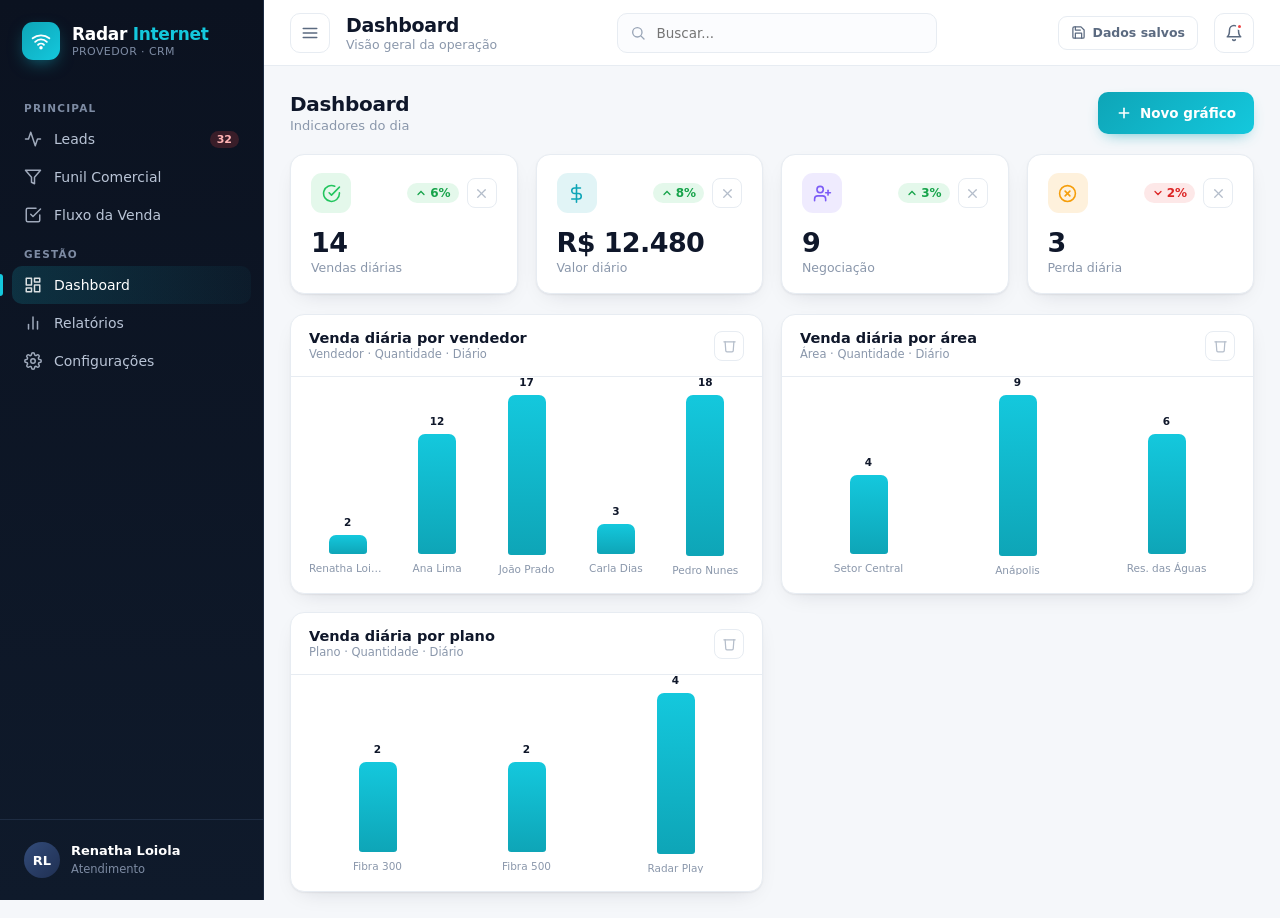
==== commit ddd26147: "Update index.html" ====
--- a/index.html
+++ b/index.html
@@ -16,6 +16,7 @@
 <link rel="stylesheet" href="assets/css/08_venda.css">
 <link rel="stylesheet" href="assets/css/09_config.css">
 <link rel="stylesheet" href="assets/css/10_persistence.css">
+<link rel="stylesheet" href="assets/css/11_modelos.css">
 </head>
 <body>
 <div class="app" id="app">
--- a/assets/css/11_modelos.css
+++ b/assets/css/11_modelos.css
@@ -0,0 +1,57 @@
+/* ==============================================================
+ * Configurações → Modelos (lista + detalhe por tipo)
+ * Arquivo novo e isolado. Usa somente tokens/classes já existentes
+ * no Design System (--accent, --surface-line, --radius, --shadow,
+ * .card, .fg, .select, .filters, .seg, .chip-soft, .badge, .btn-*).
+ * Nenhuma regra dos arquivos anteriores é sobrescrita.
+ * ============================================================== */
+
+/* linha da tabela de Modelos é clicável (abre o detalhe) */
+.modelo-row{cursor:pointer;transition:.15s}
+.modelo-row:hover td{background:#f7f9fb}
+.modelo-row td:last-child{cursor:default}
+
+/* cabeçalho do detalhe: voltar + título + ações, no mesmo padrão de .card-head */
+.modelo-detail-head{display:flex;align-items:center;gap:12px}
+.modelo-detail-head .btn-ghost{height:38px}
+.modelo-detail-head h3{display:flex;flex-direction:column;gap:2px;line-height:1.3}
+.modelo-detail-head h3 small{font-size:12px;font-weight:500;color:#68758a}
+
+/* Informações Gerais: grade simples de rótulo/valor */
+.modelo-info-grid{display:grid;grid-template-columns:repeat(4,1fr);gap:16px;padding:18px 20px;border-bottom:1px solid var(--surface-line)}
+.modelo-info-grid div{display:flex;flex-direction:column;gap:5px}
+.modelo-info-grid label{font-size:11px;letter-spacing:.4px;text-transform:uppercase;color:#98a4b6;font-weight:600}
+.modelo-info-grid span{font-size:13.5px;color:var(--body-strong);font-weight:600}
+.modelo-info-grid .full{grid-column:1/-1}
+
+/* abas internas (Contratos / Planos) reaproveitando o componente .seg já existente */
+.modelo-tabs-wrap{padding:18px 20px}
+.modelo-tabpanel{display:none}
+.modelo-tabpanel.on{display:block;animation:fade .2s ease}
+
+/* corpo dos formulários de E-mail / WhatsApp — reaproveita .fg */
+.modelo-form-body{padding:18px 20px;display:flex;flex-direction:column;gap:16px}
+.modelo-form-body textarea{min-height:160px;border:1px solid var(--surface-line);border-radius:10px;padding:12px 14px;font-size:13.5px;color:var(--body);background:#fbfcfe;outline:none;transition:.15s;font-family:inherit;resize:vertical;line-height:1.55}
+.modelo-form-body textarea:focus{border-color:var(--accent);box-shadow:0 0 0 3px rgba(14,165,183,.12);background:#fff}
+.modelo-form-body textarea.mono{font-family:"SFMono-Regular",Consolas,Menlo,monospace;font-size:12.5px}
+
+.modelo-vars{display:flex;flex-wrap:wrap;gap:8px}
+.modelo-vars button.chip-soft{cursor:pointer;border:none}
+.modelo-vars button.chip-soft:hover{background:rgba(14,165,183,.14);color:var(--accent)}
+
+.modelo-preview{border:1px solid var(--surface-line);border-radius:12px;background:#fbfcfe;padding:16px 18px;font-size:13.5px;color:var(--body);line-height:1.6}
+.modelo-preview .prev-subject{font-weight:700;color:var(--body-strong);margin-bottom:8px;padding-bottom:8px;border-bottom:1px solid var(--surface-line)}
+
+/* balão de pré-visualização de WhatsApp, só usando os tokens de cor existentes */
+.modelo-wa-bubble{max-width:340px;background:#e9fbe9;border:1px solid #cdeecd;border-radius:12px;border-top-left-radius:2px;padding:12px 14px;font-size:13.5px;color:var(--body-strong);line-height:1.55;white-space:pre-wrap}
+
+.modelo-form-foot{display:flex;justify-content:flex-end;gap:10px;padding:14px 20px;border-top:1px solid var(--surface-line);background:#fafbfd}
+
+/* popover simples de vínculo, reaproveitando .checkdrop/.cd-panel */
+.modelo-link-pop{position:relative;display:inline-block}
+.modelo-link-pop .cd-panel{position:absolute;right:0;top:calc(100% + 6px);width:260px;background:var(--surface);box-shadow:var(--shadow);z-index:5}
+.modelo-link-pop.open .cd-panel{display:block}
+
+@media (max-width:900px){
+.modelo-info-grid{grid-template-columns:repeat(2,1fr)}
+}
